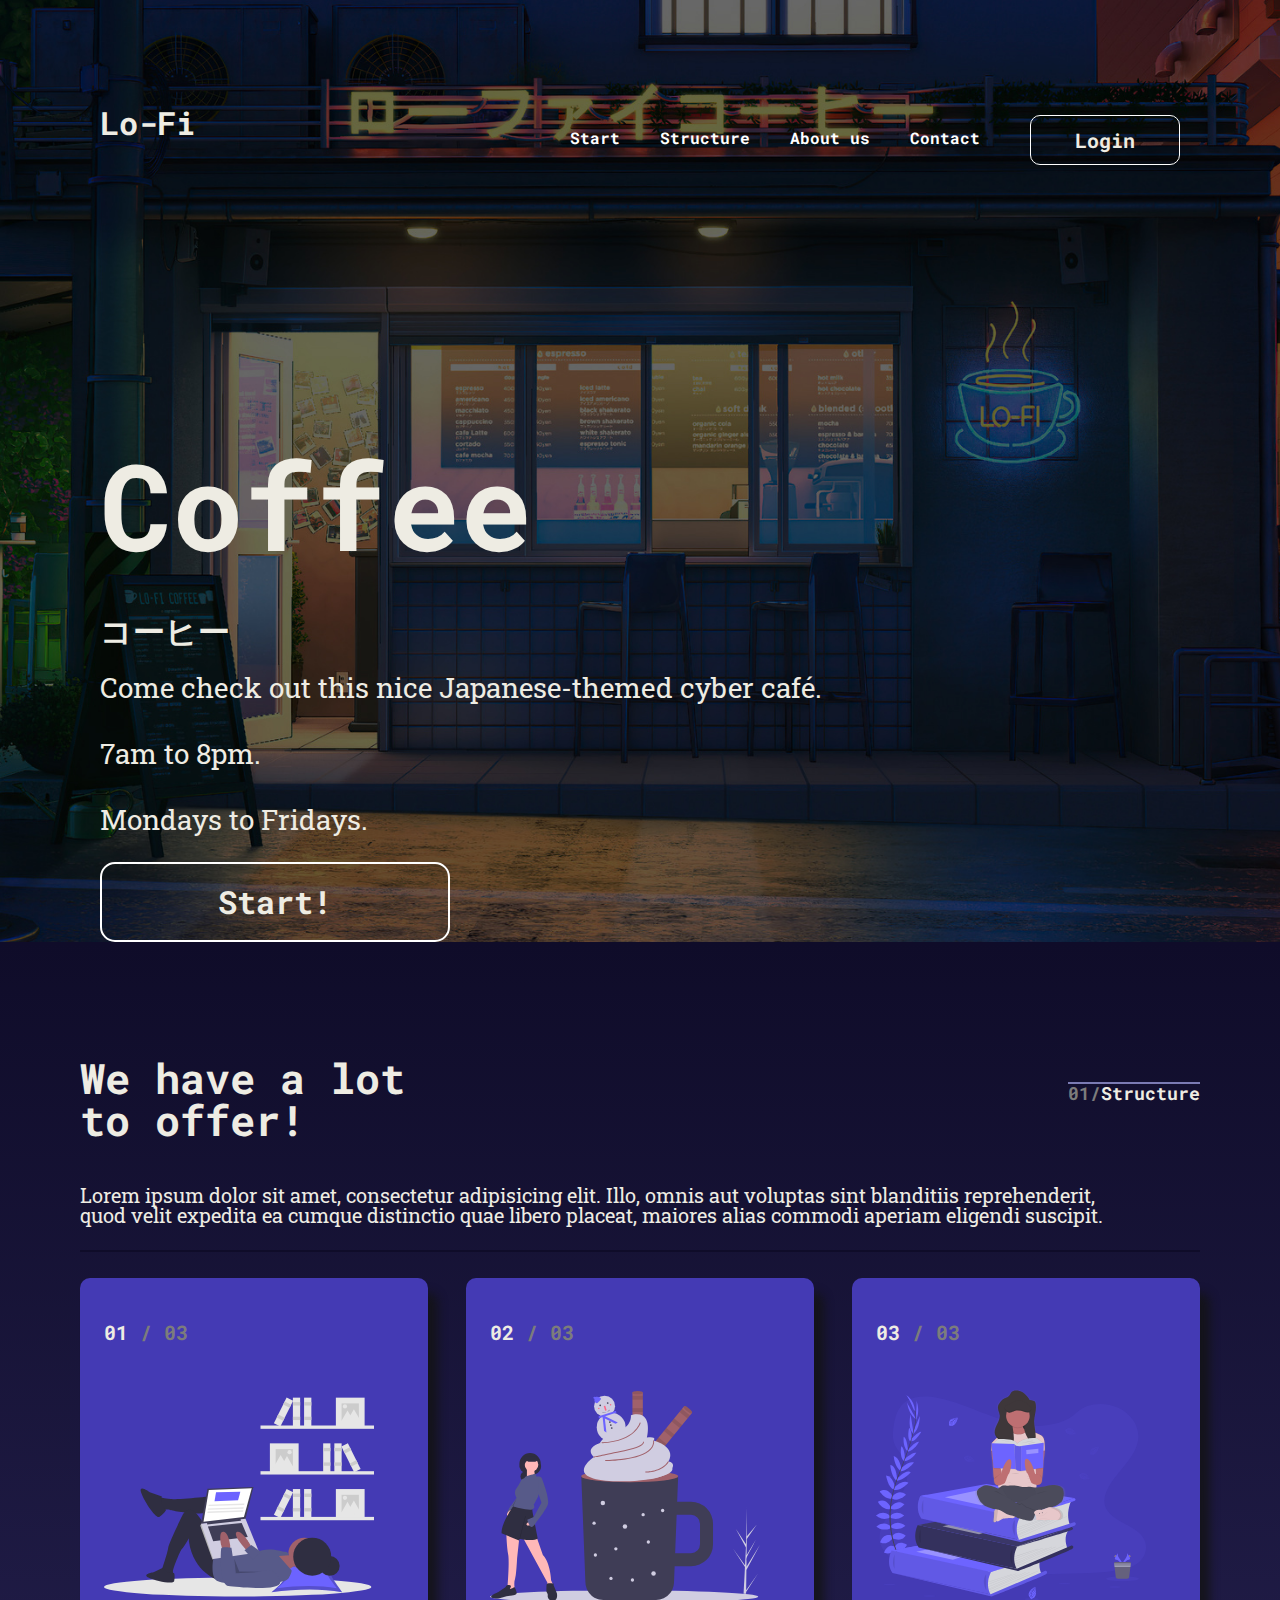
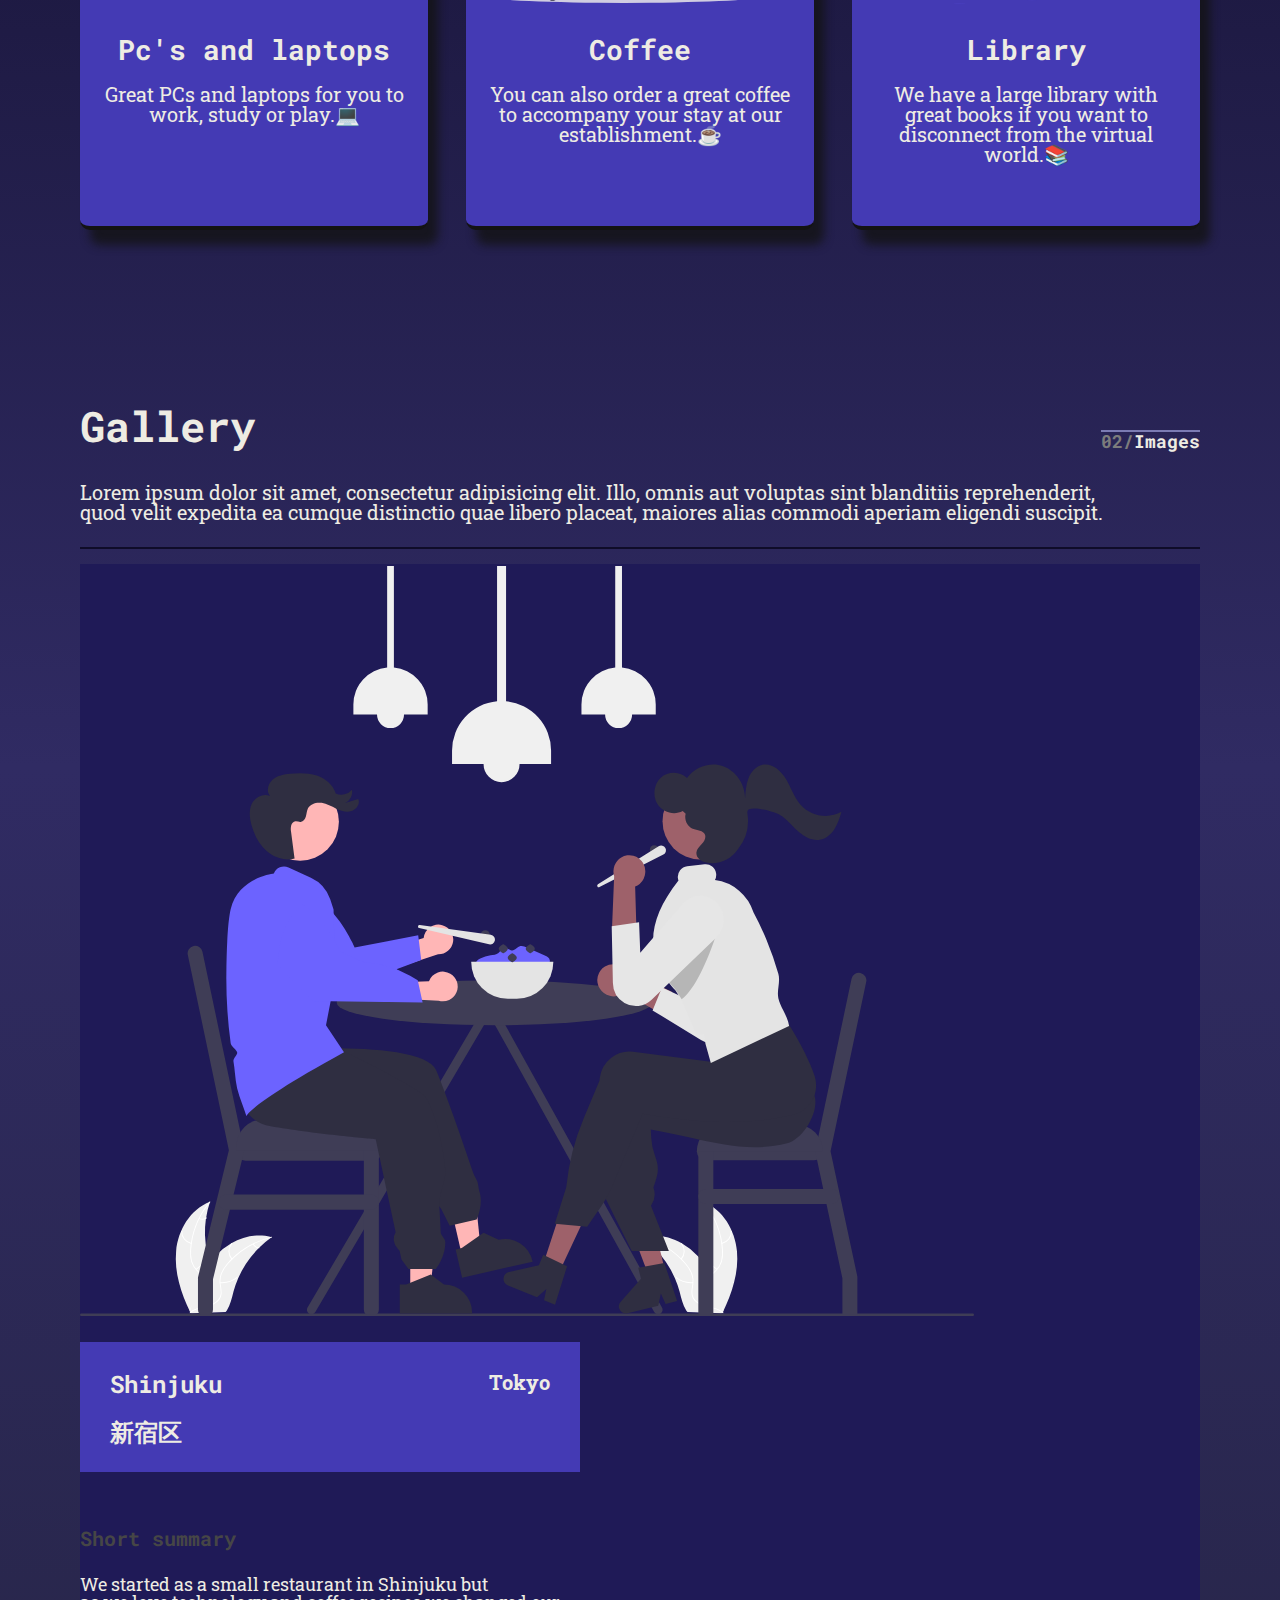
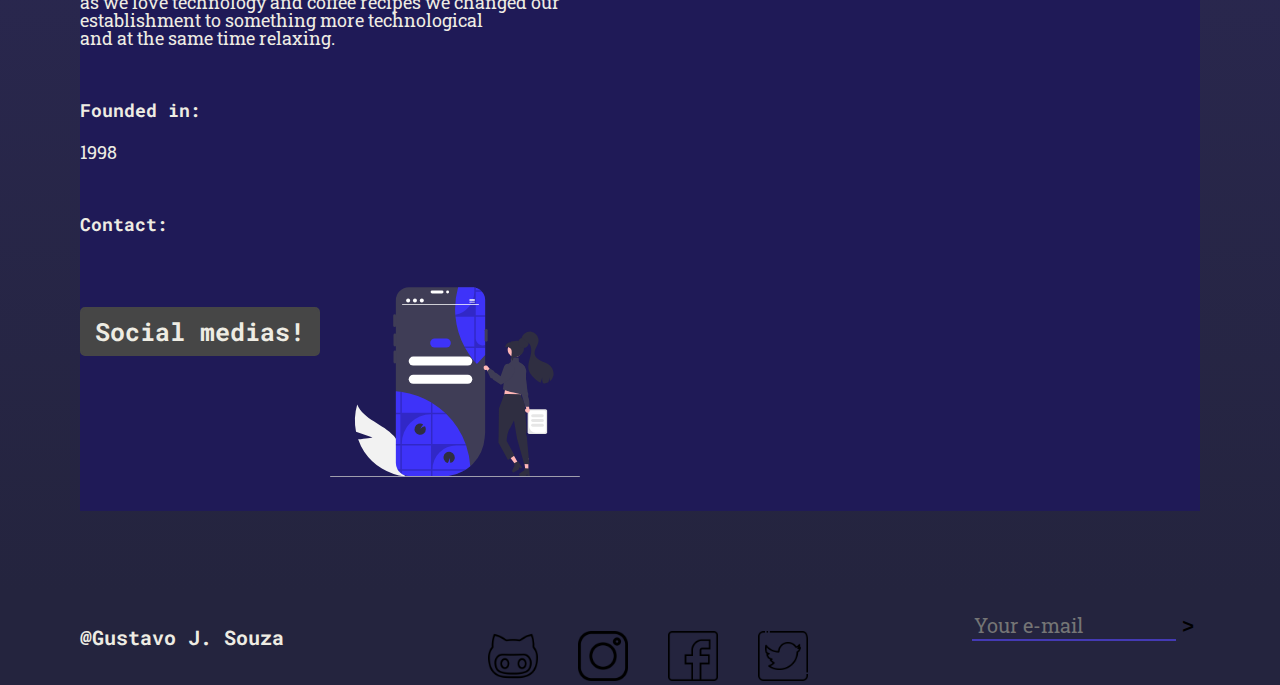
==== coffee.html @ 45ba2af2 "html-update" ====
<!DOCTYPE html>
<html lang="en">

<head>
	<title>Japanese Coffee!</title>
	<meta charset="utf-8">
	<meta name="viewport" content="width=device-width, initial-scale=1, shrink-to-fit=no">
    <link rel="preconnect" href="https://fonts.googleapis.com">
    <link rel="preconnect" href="https://fonts.gstatic.com" crossorigin>
    <link href="https://fonts.googleapis.com/css2?family=Roboto+Mono:wght@500;600&family=Roboto+Slab:wght@300&display=swap" rel="stylesheet">
	<link rel="stylesheet" type="text/css" href="/CSS/cookie.css">
</head>

<!-- HEADER -->
<header class="header-img">
    <section class="container-header">
        <div class="header-nav">
            <h2>Lo-Fi</h2>
            <nav class="header-list">
                <ul>
                    <li><a href="#">Start</a></li>
                    <li><a href="#main">Structure</a></li>
                    <li><a href="#main2">About us</a></li>
                    <li><a href="#footer">Contact</a></li>
                    <a href="#"><input type="button" value="Login"></a>
                </ul>
            </nav>
        </div>

        <div class="img-texts">
            <h1>Coffee<h2>コーヒー</h2></h1>
            <p>Come check out this nice Japanese-themed cyber café.</p><br>
            <p>7am to 8pm.</p><br>
            <p>Mondays to Fridays.</p>
            <a href="#main"><input class="button-h2" type="button" value="Start!"></a>
        </div>
    </section>
</header>


<main class="container-main" id="main">
    <div class="main-flex">

        <div class="main-text">
        <h2>We have a lot<br>to offer!</h2>
        </div>

        <div class="main-info">
        <p><span>01/</span>Structure</p>
        </div>
    </div>

    <div class="main-text2">
        <p>Lorem ipsum dolor sit amet, consectetur adipisicing elit.
            Illo, omnis aut voluptas sint blanditiis reprehenderit,<br>
            quod velit expedita ea cumque distinctio quae libero placeat,
            maiores alias commodi aperiam eligendi suscipit.</p>
    </div>

    <section class="card-list">
        <div class="card pc">
            <h3>01 <span>/ 03</span> </h3>
            <img src="./SVG'S/Relaxingpc.svg" alt="Pc woman" width="270px" height="270px">
            <h1>Pc's and laptops</h1>
            <p>Great PCs and laptops for you to work, study or play.💻</p>
        </div>

        <div class="card coffee">
            <h3>02 <span>/ 03</span></h3>
            <img src="./SVG'S/Nicecoffee.svg" alt="Pc woman" width="270px" height="270px">
            <h1>Coffee</h1>
            <p>You can also order a great coffee to accompany your stay at our establishment.☕</p>
        </div>

        <div class="card library">
            <h3>03 <span>/ 03</span> </h3>
            <img src="./SVG'S/Book.svg" alt="Pc woman" width="270px" height="270px">
            <h1>Library</h1>
            <p>We have a large library with great books if you want to disconnect from the virtual world.📚</p>
        </div>
    </section>





<div class="main-flex2" id="main2">
    <div class="main-title2">
        <h2>Gallery</h2>
    </div>

    <div class="main-info">
        <p><span>02/</span>Images</p>
    </div>
</div>

<div class="main-text3">
    <p>Lorem ipsum dolor sit amet, consectetur adipisicing elit.
        Illo, omnis aut voluptas sint blanditiis reprehenderit,<br>
        quod velit expedita ea cumque distinctio quae libero placeat,
        maiores alias commodi aperiam eligendi suscipit.</p>
</div>

    <div class="container-image">
        <div class="img-c">
            <img class="together" src="./SVG'S/together.svg" alt="Stars">
        </div>

        <div class="img-text">
            <h3>Shinjuku<br><br>新宿区<sup>Tokyo</sup></h3>
            <h4 class="sobre">Short summary</h4>
            <p>We started as a small restaurant in Shinjuku but<br>
                 as we love technology and coffee recipes we changed our<br>
                  establishment to something more technological<br>
                   and at the same time relaxing. </p>
            <h4>Founded in:</h4>
            <p>1998</p>

            
            <h4>Contact:</h4>
            <div class="contact">
            <div><a href="#footer"><input class="button-h2" type="button" value="Social medias!"></div></a>
            <div class="social-media"><img  src="./SVG'S/responsive.svg" alt="Social Medias" width=250px height="250px"></div>
            
            </div>
        </div>
    </div>
</main>

<footer class="container-footer" id="footer">
    <div class="footer-text">
        <h2>@Gustavo J. Souza</h2>
    </div>

    <nav class="footer-nav">
    <ul>
        <li><a href="#"><img src="./SVG'S/reddit.png" alt="Reddit" width="50px" height="50px"></a></li>
        <li><a href="#"><img src="./SVG'S/instagram.png" alt="Instagram" width="50px" height="50px"></a></li>
        <li><a href="#"><img src="./SVG'S/facebook.png" alt="Facebook" width="50px" height="50px"></a></li>
        <li><a href="#"><img src="./SVG'S/twitter.png" alt="Twitter" width="50px" height="50px"></a></li>
    </ul>
    </nav>

    <section class="newsletter">
    <form class="newsletter-form">
        <input type="text" placeholder="Your e-mail"><button type="submit">></button>
    </form>
</section>
</footer>
</html>
---- CSS/cookie.css ----
/* line 3, ../projects/CyberCoffee/SASS/cookie.scss */
body, main, footer, p, h1, ul, li {
  padding: 0px;
  margin: 0px;
}

/* line 7, ../projects/CyberCoffee/SASS/cookie.scss */
ul {
  list-style: none;
}

/* line 11, ../projects/CyberCoffee/SASS/cookie.scss */
a {
  text-decoration: none;
}

/* line 15, ../projects/CyberCoffee/SASS/cookie.scss */
::-webkit-scrollbar {
  display: none;
}

/* line 20, ../projects/CyberCoffee/SASS/cookie.scss */
.header-img {
  background: url("../coffeeshop.jpg");
  background-repeat: no-repeat;
  background-size: cover;
  background-position: top center;
  height: 100vh;
  overflow-x: hidden !important;
  overflow-y: hidden !important;
}

@media screen and (max-width: 1430px) {
  /* line 20, ../projects/CyberCoffee/SASS/cookie.scss */
  .header-img {
    height: auto;
  }
}

/* line 33, ../projects/CyberCoffee/SASS/cookie.scss */
.container-header {
  margin-left: 100px;
}

/* line 35, ../projects/CyberCoffee/SASS/cookie.scss */
.container-header .header-nav {
  margin-top: 80px;
  display: flex;
  justify-content: space-between;
}

/* line 39, ../projects/CyberCoffee/SASS/cookie.scss */
.container-header .header-nav h2 {
  font-size: 32px;
  line-height: 1;
  font-weight: bold;
  font-family: "Roboto Mono", monospace;
  color: #eeece3;
}

/* line 42, ../projects/CyberCoffee/SASS/cookie.scss */
.container-header .header-nav .header-list {
  margin-right: 100px;
}

/* line 44, ../projects/CyberCoffee/SASS/cookie.scss */
.container-header .header-nav .header-list ul {
  display: flex;
  transition: 0.8s;
  font-size: 20px;
  line-height: 1;
  font-weight: bold;
  font-family: "Roboto Mono", monospace;
  color: #eeece3;
}

@media screen and (max-width: 1430px) {
  /* line 44, ../projects/CyberCoffee/SASS/cookie.scss */
  .container-header .header-nav .header-list ul {
    padding-top: 50px;
  }
}

@media screen and (max-width: 636px) {
  /* line 44, ../projects/CyberCoffee/SASS/cookie.scss */
  .container-header .header-nav .header-list ul {
    padding-top: 10px;
    display: block;
  }
}

/* line 56, ../projects/CyberCoffee/SASS/cookie.scss */
.container-header .header-nav .header-list li {
  font-size: 16px;
  padding-left: 40px;
}

@media screen and (max-width: 636px) {
  /* line 56, ../projects/CyberCoffee/SASS/cookie.scss */
  .container-header .header-nav .header-list li {
    padding-left: 5px;
    font-size: 14px;
    line-height: 1;
    font-weight: bold;
    font-family: "Roboto Mono", monospace;
    color: #eeece3;
    transition: 0.8s;
  }
}

/* line 65, ../projects/CyberCoffee/SASS/cookie.scss */
.container-header .header-nav .header-list a {
  color: white;
  transition: 0.8s;
}

/* line 68, ../projects/CyberCoffee/SASS/cookie.scss */
.container-header .header-nav .header-list a:hover {
  color: #5a4cec;
}

/* line 73, ../projects/CyberCoffee/SASS/cookie.scss */
.container-header .header-nav .header-list input {
  font-size: 20px;
  line-height: 1;
  font-weight: bold;
  font-family: "Roboto Mono", monospace;
  color: #eeece3;
  margin-top: -20px;
  margin-left: 50px;
  background: transparent;
  width: 150px;
  height: 50px;
  border: 1px solid white;
  border-radius: 10px;
  font-size: 20px;
  cursor: pointer;
  transition: 0.90s;
}

@media screen and (max-width: 636px) {
  /* line 73, ../projects/CyberCoffee/SASS/cookie.scss */
  .container-header .header-nav .header-list input {
    font-size: 10px;
    line-height: 1;
    font-weight: bold;
    font-family: "Roboto Mono", monospace;
    color: #eeece3;
    width: 100px;
    height: 40px;
  }
}

/* line 90, ../projects/CyberCoffee/SASS/cookie.scss */
.container-header .header-nav .header-list input:hover {
  border: 2px solid #443ab4;
  color: white;
  background: #443ab4;
}

/* line 98, ../projects/CyberCoffee/SASS/cookie.scss */
.container-header .img-texts {
  display: block;
  align-items: flex-start;
  margin-top: 180px;
}

@media screen and (max-width: 1430px) {
  /* line 98, ../projects/CyberCoffee/SASS/cookie.scss */
  .container-header .img-texts {
    padding-top: 100px;
  }
}

@media screen and (max-width: 636px) {
  /* line 98, ../projects/CyberCoffee/SASS/cookie.scss */
  .container-header .img-texts {
    padding-top: 10px;
  }
}

/* line 108, ../projects/CyberCoffee/SASS/cookie.scss */
.container-header .img-texts h1 {
  font-size: 200px;
  line-height: 1;
  font-weight: bold;
  font-family: "Roboto Mono", monospace;
  color: #eeece3;
}

@media screen and (max-width: 1430px) {
  /* line 108, ../projects/CyberCoffee/SASS/cookie.scss */
  .container-header .img-texts h1 {
    font-size: 120px;
    line-height: 1;
    font-weight: bold;
    font-family: "Roboto Mono", monospace;
    color: #eeece3;
  }
}

@media screen and (max-width: 636px) {
  /* line 108, ../projects/CyberCoffee/SASS/cookie.scss */
  .container-header .img-texts h1 {
    font-size: 40px;
    line-height: 1;
    font-weight: bold;
    font-family: "Roboto Mono", monospace;
    color: #eeece3;
  }
}

/* line 117, ../projects/CyberCoffee/SASS/cookie.scss */
.container-header .img-texts h2 {
  margin-top: 50px;
  font-size: 32px;
  line-height: 1;
  font-weight: bold;
  font-family: "Roboto Mono", monospace;
  color: #eeece3;
}

@media screen and (max-width: 636px) {
  /* line 117, ../projects/CyberCoffee/SASS/cookie.scss */
  .container-header .img-texts h2 {
    font-size: 12px;
    line-height: 1;
    font-weight: bold;
    font-family: "Roboto Mono", monospace;
    color: #eeece3;
  }
}

/* line 124, ../projects/CyberCoffee/SASS/cookie.scss */
.container-header .img-texts p {
  margin-top: 20px;
  font-size: 28px;
  line-height: 1;
  font-family: "Roboto Slab", serif;
  color: #eeece3;
}

@media screen and (max-width: 636px) {
  /* line 124, ../projects/CyberCoffee/SASS/cookie.scss */
  .container-header .img-texts p {
    font-size: 14px;
    line-height: 1;
    font-weight: bold;
    font-family: "Roboto Mono", monospace;
    color: #eeece3;
    padding-top: 18px;
  }
}

/* line 134, ../projects/CyberCoffee/SASS/cookie.scss */
.container-header .img-texts input {
  font-size: 32px;
  line-height: 1;
  font-weight: bold;
  font-family: "Roboto Mono", monospace;
  color: #eeece3;
  background: transparent;
  border: 2px solid white;
  margin-top: 28px;
  width: 350px;
  height: 80px;
  border-radius: 15px;
  cursor: pointer;
  transition: 0.90s;
}

@media screen and (max-width: 636px) {
  /* line 134, ../projects/CyberCoffee/SASS/cookie.scss */
  .container-header .img-texts input {
    font-size: 10px;
    line-height: 1;
    font-weight: bold;
    font-family: "Roboto Mono", monospace;
    color: #eeece3;
    width: 100px;
    height: 40px;
  }
}

/* line 149, ../projects/CyberCoffee/SASS/cookie.scss */
.container-header .img-texts input:hover {
  border: 2px solid #443ab4;
  color: white;
  background: #443ab4;
}

/* line 162, ../projects/CyberCoffee/SASS/cookie.scss */
.container-main {
  padding: 80px;
  background-image: linear-gradient(#0f0c29, #302b63, #24243e);
  color: #eeece3;
}

@media screen and (max-width: 636px) {
  /* line 162, ../projects/CyberCoffee/SASS/cookie.scss */
  .container-main {
    padding: 5px;
  }
}

/* line 170, ../projects/CyberCoffee/SASS/cookie.scss */
.main-flex {
  display: flex;
  justify-content: space-between;
}

@media screen and (max-width: 636px) {
  /* line 170, ../projects/CyberCoffee/SASS/cookie.scss */
  .main-flex {
    display: block;
  }
}

/* line 178, ../projects/CyberCoffee/SASS/cookie.scss */
.main-text, .main-title2 {
  font-size: 28px;
  line-height: 1;
  font-weight: bold;
  font-family: "Roboto Mono", monospace;
  color: #eeece3;
}

/* line 182, ../projects/CyberCoffee/SASS/cookie.scss */
.main-info {
  font-size: 18px;
  line-height: 1;
  font-weight: bold;
  font-family: "Roboto Mono", monospace;
  color: #eeece3;
  margin-top: 60px;
  border-top: 2px solid #7b7bb3;
}

/* line 186, ../projects/CyberCoffee/SASS/cookie.scss */
.main-info span {
  color: #7c7c7c;
}

/* line 191, ../projects/CyberCoffee/SASS/cookie.scss */
.main-text2 {
  font-size: 20px;
  line-height: 1;
  font-family: "Roboto Slab", serif;
  color: #eeece3;
  padding: 10px 0px 25px 0px;
  border-bottom: 2px solid #0f0c29;
}

@media screen and (max-width: 636px) {
  /* line 191, ../projects/CyberCoffee/SASS/cookie.scss */
  .main-text2 {
    font-size: 14px;
    line-height: 1;
    font-family: "Roboto Slab", serif;
    color: #eeece3;
    padding-top: 30px;
  }
}

/* line 204, ../projects/CyberCoffee/SASS/cookie.scss */
.card-list {
  display: flex;
  justify-content: space-between;
  flex-wrap: wrap;
}

/* line 210, ../projects/CyberCoffee/SASS/cookie.scss */
.card {
  margin-top: 26px;
  flex-direction: column;
  position: relative;
  height: 500px;
  width: 300px;
  min-width: 250px;
  padding: 1.5rem;
  background: #443ab4;
  box-shadow: 10px 15px 10px 0px rgba(19, 19, 19, 0.788);
  border-radius: 10px;
  transition: 0.2s;
  min-width: 140px;
  border-bottom: 4px solid #131313;
}

@media screen and (max-width: 636px) {
  /* line 210, ../projects/CyberCoffee/SASS/cookie.scss */
  .card {
    height: auto;
    width: 240px;
  }
}

/* line 230, ../projects/CyberCoffee/SASS/cookie.scss */
.card:hover {
  height: 528px;
  transform: translateY(30px);
}

@media screen and (max-width: 636px) {
  /* line 230, ../projects/CyberCoffee/SASS/cookie.scss */
  .card:hover {
    transform: none;
    height: auto;
  }
}

/* line 239, ../projects/CyberCoffee/SASS/cookie.scss */
.card img:hover {
  transition: 0.2s;
  width: 300px;
  height: 300px;
}

@media screen and (max-width: 636px) {
  /* line 239, ../projects/CyberCoffee/SASS/cookie.scss */
  .card img:hover {
    width: 150px;
    height: 150px;
  }
}

@media screen and (max-width: 636px) {
  /* line 248, ../projects/CyberCoffee/SASS/cookie.scss */
  .card img {
    width: 150px;
    height: 150px;
  }
}

/* line 257, ../projects/CyberCoffee/SASS/cookie.scss */
.card h3 {
  font-size: 20px;
  line-height: 1;
  font-weight: bold;
  font-family: "Roboto Mono", monospace;
  color: #eeece3;
}

/* line 261, ../projects/CyberCoffee/SASS/cookie.scss */
.card span {
  color: #7c7c7c;
}

/* line 265, ../projects/CyberCoffee/SASS/cookie.scss */
.card h1 {
  font-size: 28px;
  line-height: 1;
  font-weight: bold;
  font-family: "Roboto Mono", monospace;
  color: #eeece3;
  text-align: center;
}

@media screen and (max-width: 636px) {
  /* line 265, ../projects/CyberCoffee/SASS/cookie.scss */
  .card h1 {
    text-align: left;
  }
}

/* line 272, ../projects/CyberCoffee/SASS/cookie.scss */
.card p {
  font-size: 20px;
  line-height: 1;
  font-family: "Roboto Slab", serif;
  color: #eeece3;
  padding-top: 20px;
  text-align: center;
}

@media screen and (max-width: 636px) {
  /* line 272, ../projects/CyberCoffee/SASS/cookie.scss */
  .card p {
    text-align: left;
  }
}

/* line 285, ../projects/CyberCoffee/SASS/cookie.scss */
.main-flex2 {
  padding-top: 140px;
  display: flex;
  justify-content: space-between;
}

@media screen and (max-width: 636px) {
  /* line 285, ../projects/CyberCoffee/SASS/cookie.scss */
  .main-flex2 {
    display: block;
  }
}

/* line 295, ../projects/CyberCoffee/SASS/cookie.scss */
.main-text3 {
  padding-bottom: 25px;
  font-size: 20px;
  line-height: 1;
  font-family: "Roboto Slab", serif;
  color: #eeece3;
  border-bottom: 2px solid #0f0c29;
}

@media screen and (max-width: 636px) {
  /* line 295, ../projects/CyberCoffee/SASS/cookie.scss */
  .main-text3 {
    font-size: 14px;
    line-height: 1;
    font-family: "Roboto Slab", serif;
    color: #eeece3;
    padding-top: 30px;
  }
}

@media screen and (max-width: 636px) {
  /* line 295, ../projects/CyberCoffee/SASS/cookie.scss */
  .main-text3 {
    padding-top: 18px;
  }
}

/* line 308, ../projects/CyberCoffee/SASS/cookie.scss */
.container-image {
  margin-top: 15px;
  display: flex;
  justify-content: space-between;
  background-color: #1f1a57;
  flex-wrap: nowrap;
  overflow-x: hidden !important;
  overflow-y: hidden !important;
}

@media screen and (max-width: 1430px) {
  /* line 308, ../projects/CyberCoffee/SASS/cookie.scss */
  .container-image {
    flex-wrap: wrap;
  }
}

@media screen and (max-width: 636px) {
  /* line 308, ../projects/CyberCoffee/SASS/cookie.scss */
  .container-image {
    margin-top: 0px;
  }
}

/* line 323, ../projects/CyberCoffee/SASS/cookie.scss */
.together {
  min-width: 300px;
  width: 100%;
  height: 100%;
}

/* line 329, ../projects/CyberCoffee/SASS/cookie.scss */
.img-text {
  min-width: 200px;
}

/* line 331, ../projects/CyberCoffee/SASS/cookie.scss */
.img-text h3 {
  display: flex;
  justify-content: space-between;
  background-color: #443ab4;
  min-width: 100px;
  height: 100px;
  padding: 30px 30px 0 30px;
  font-size: 24px;
  line-height: 1;
  font-weight: bold;
  font-family: "Roboto Mono", monospace;
  color: #eeece3;
}

/* line 340, ../projects/CyberCoffee/SASS/cookie.scss */
.img-text sup {
  font-size: 20px;
  line-height: 1;
  font-family: "Roboto Slab", serif;
  color: #eeece3;
}

/* line 343, ../projects/CyberCoffee/SASS/cookie.scss */
.img-text .sobre {
  font-size: 20px;
  line-height: 1;
  font-weight: bold;
  font-family: "Roboto Mono", monospace;
  color: #eeece3;
  color: #464646;
}

/* line 348, ../projects/CyberCoffee/SASS/cookie.scss */
.img-text h4 {
  font-size: 18px;
  line-height: 1;
  font-weight: bold;
  font-family: "Roboto Mono", monospace;
  color: #eeece3;
  padding-top: 30px;
}

/* line 352, ../projects/CyberCoffee/SASS/cookie.scss */
.img-text p {
  font-size: 18px;
  line-height: 1;
  font-family: "Roboto Slab", serif;
  color: #eeece3;
}

/* line 357, ../projects/CyberCoffee/SASS/cookie.scss */
.contact {
  display: flex;
  justify-content: space-between;
  width: 500px;
}

@media screen and (max-width: 636px) {
  /* line 357, ../projects/CyberCoffee/SASS/cookie.scss */
  .contact {
    display: block;
  }
}

/* line 364, ../projects/CyberCoffee/SASS/cookie.scss */
.contact img {
  align-self: flex-end;
}

/* line 367, ../projects/CyberCoffee/SASS/cookie.scss */
.contact input {
  padding: 10px;
  margin-top: 50px;
  width: 240px;
  font-size: 25px;
  line-height: 1;
  font-weight: bold;
  font-family: "Roboto Mono", monospace;
  color: #eeece3;
  background-color: #464646;
  border: 2px solid #464646;
  border-radius: 5px;
  cursor: pointer;
  transition: 0.80s;
}

/* line 377, ../projects/CyberCoffee/SASS/cookie.scss */
.contact input:hover {
  border: 2px solid #443ab4;
  color: #131313;
  background: #443ab4;
}

/* line 389, ../projects/CyberCoffee/SASS/cookie.scss */
.container-footer {
  background-color: #24243e;
  display: flex;
  flex-wrap: wrap;
  justify-content: space-between;
  padding: 20px 80px 0px 80px;
}

@media screen and (max-width: 636px) {
  /* line 389, ../projects/CyberCoffee/SASS/cookie.scss */
  .container-footer {
    display: block;
    justify-content: flex-start;
  }
}

/* line 400, ../projects/CyberCoffee/SASS/cookie.scss */
.container-footer h2 {
  font-size: 20px;
  line-height: 1;
  font-weight: bold;
  font-family: "Roboto Mono", monospace;
  color: #eeece3;
}

/* line 403, ../projects/CyberCoffee/SASS/cookie.scss */
.container-footer ul {
  display: flex;
}

@media screen and (max-width: 636px) {
  /* line 403, ../projects/CyberCoffee/SASS/cookie.scss */
  .container-footer ul {
    display: block;
  }
}

/* line 409, ../projects/CyberCoffee/SASS/cookie.scss */
.container-footer li {
  padding-top: 20px;
  padding-left: 40px;
}

/* line 412, ../projects/CyberCoffee/SASS/cookie.scss */
.container-footer li img {
  min-width: 10px;
  min-height: 10px;
}

/* line 420, ../projects/CyberCoffee/SASS/cookie.scss */
.newsletter input {
  width: 200px;
  min-width: 100px;
  border: none;
  background: transparent;
  border-bottom: 2px solid #443ab4;
  outline: transparent;
}

@media screen and (max-width: 636px) {
  /* line 420, ../projects/CyberCoffee/SASS/cookie.scss */
  .newsletter input {
    padding-top: 40px;
  }
}

/* line 431, ../projects/CyberCoffee/SASS/cookie.scss */
.newsletter input {
  font-size: 20px;
  line-height: 1;
  font-family: "Roboto Slab", serif;
  color: #eeece3;
}

/* line 434, ../projects/CyberCoffee/SASS/cookie.scss */
.newsletter button {
  cursor: pointer;
  border: none;
  background: transparent;
  outline: transparent;
  font-size: 20px;
  font-weight: bold;
  transition: 0.80s;
}

/*# sourceMappingURL=cookie.css.map */
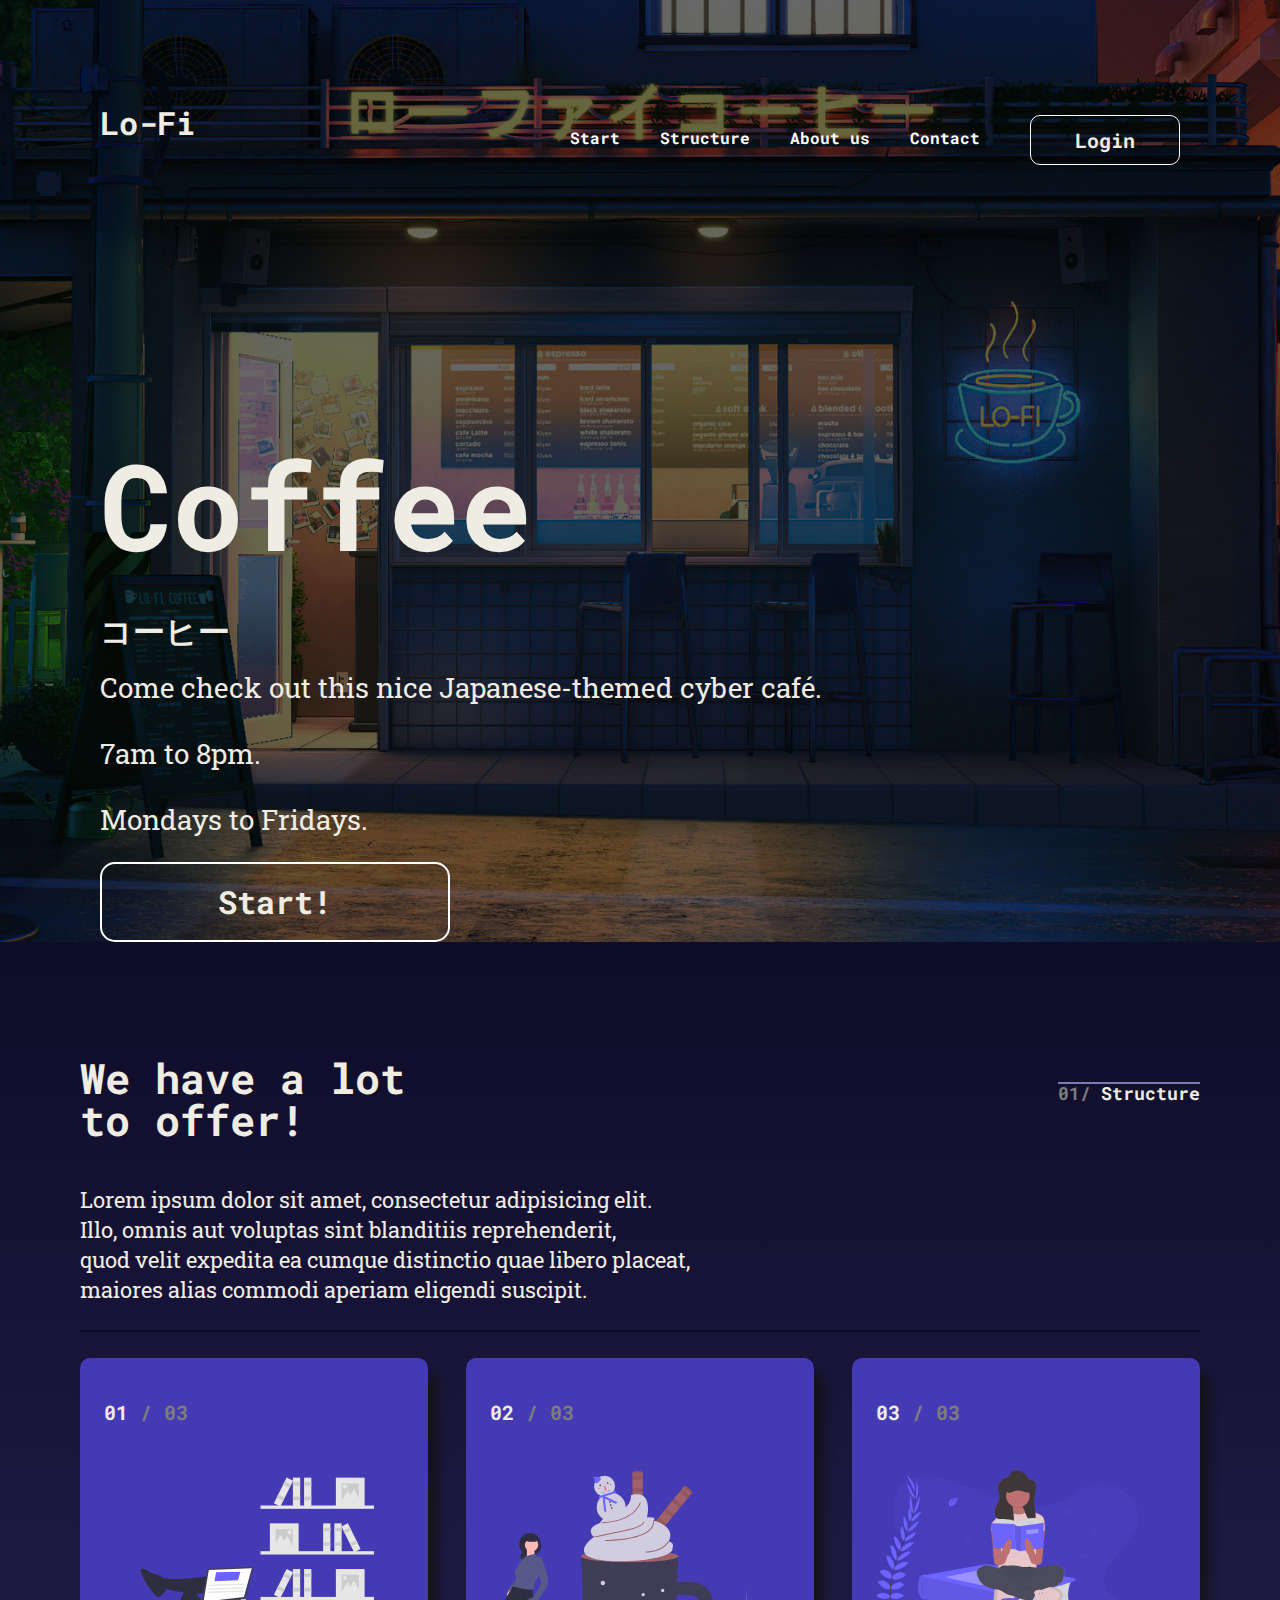
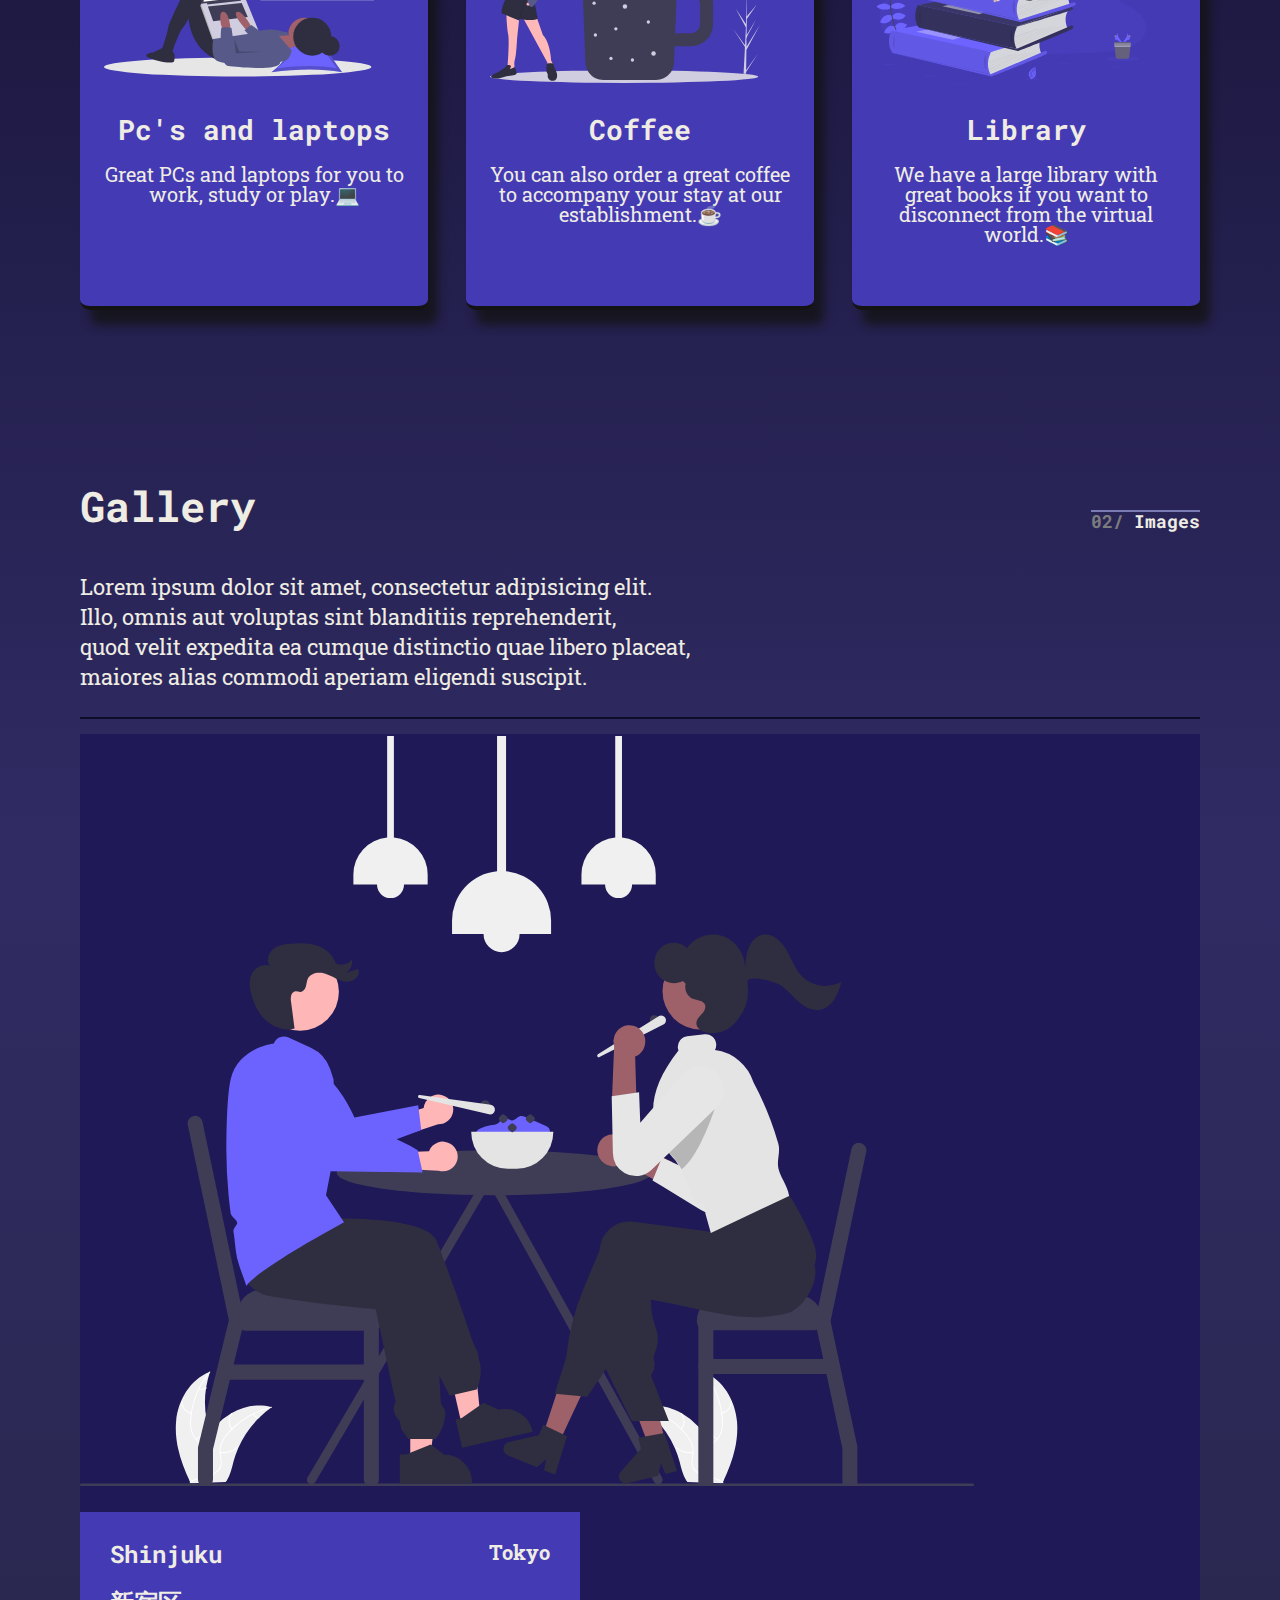
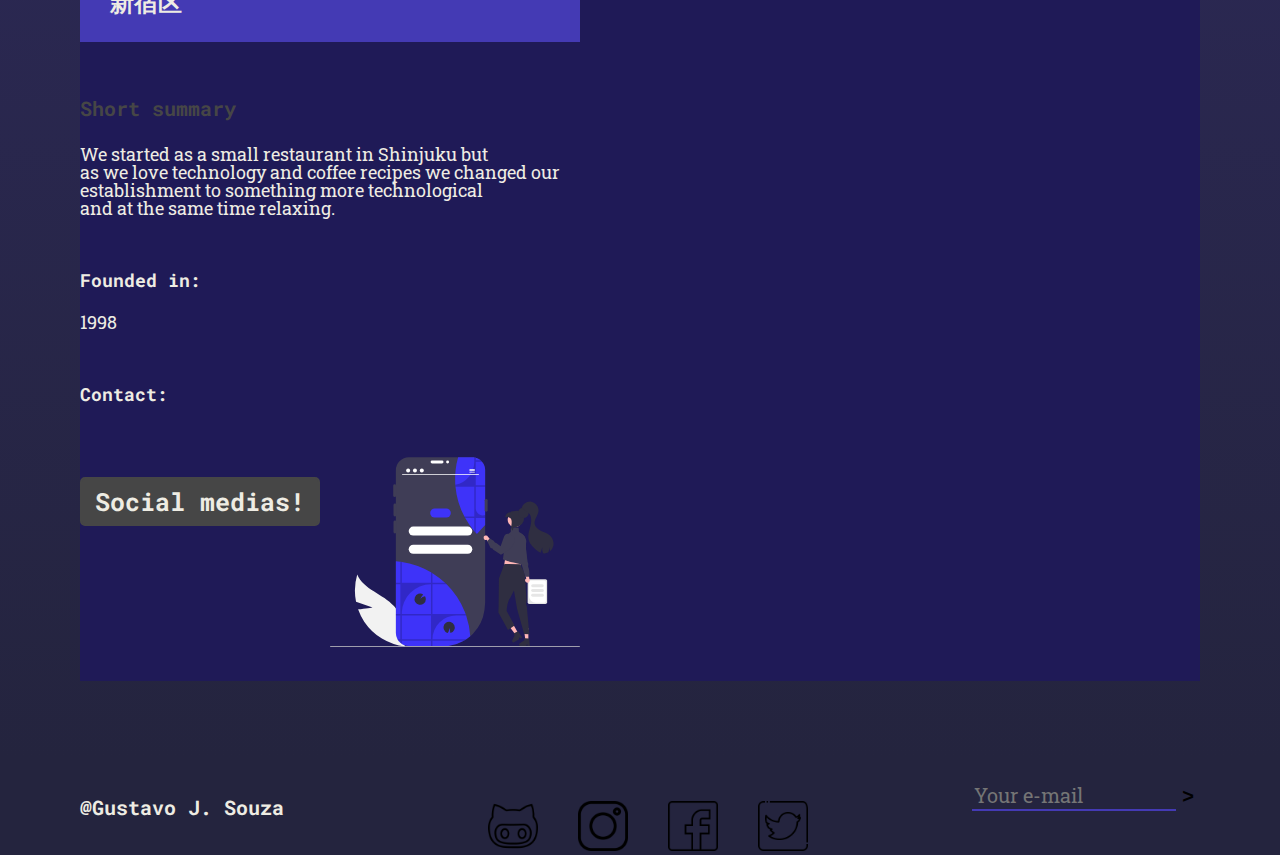
==== commit 2411b459: "HTML/SCSS Update" ====
--- a/coffee.html
+++ b/coffee.html
@@ -37,26 +37,22 @@
     </section>
 </header>
 
-
-<main class="container-main" id="main">
+<!-- MAIN -->
+<main class="container-main">
     <div class="main-flex">
-
-        <div class="main-text">
+        <div class="main-title">
         <h2>We have a lot<br>to offer!</h2>
         </div>
-
         <div class="main-info">
         <p><span>01/</span>Structure</p>
         </div>
     </div>
+    <p class="main-text">Lorem ipsum dolor sit amet, consectetur adipisicing elit.<br>
+        Illo, omnis aut voluptas sint blanditiis reprehenderit,<br>
+        quod velit expedita ea cumque distinctio quae libero placeat,<br>
+        maiores alias commodi aperiam eligendi suscipit.</p>
 
-    <div class="main-text2">
-        <p>Lorem ipsum dolor sit amet, consectetur adipisicing elit.
-            Illo, omnis aut voluptas sint blanditiis reprehenderit,<br>
-            quod velit expedita ea cumque distinctio quae libero placeat,
-            maiores alias commodi aperiam eligendi suscipit.</p>
-    </div>
-
+    <!-- CARDS -->
     <section class="card-list">
         <div class="card pc">
             <h3>01 <span>/ 03</span> </h3>
@@ -81,25 +77,19 @@
     </section>
 
 
-
-
-
+<!-- MAIN 2 -->
 <div class="main-flex2" id="main2">
     <div class="main-title2">
         <h2>Gallery</h2>
     </div>
-
     <div class="main-info">
         <p><span>02/</span>Images</p>
     </div>
 </div>
-
-<div class="main-text3">
-    <p>Lorem ipsum dolor sit amet, consectetur adipisicing elit.
+    <p class="main-text">Lorem ipsum dolor sit amet, consectetur adipisicing elit.<br>
         Illo, omnis aut voluptas sint blanditiis reprehenderit,<br>
-        quod velit expedita ea cumque distinctio quae libero placeat,
+        quod velit expedita ea cumque distinctio quae libero placeat,<br>
         maiores alias commodi aperiam eligendi suscipit.</p>
-</div>
 
     <div class="container-image">
         <div class="img-c">
--- a/CSS/cookie.css
+++ b/CSS/cookie.css
@@ -303,21 +303,21 @@
   }
 }
 
-/* line 170, ../projects/CyberCoffee/SASS/cookie.scss */
-.main-flex {
+/* line 169, ../projects/CyberCoffee/SASS/cookie.scss */
+.container-main .main-flex {
   display: flex;
   justify-content: space-between;
 }
 
 @media screen and (max-width: 636px) {
-  /* line 170, ../projects/CyberCoffee/SASS/cookie.scss */
-  .main-flex {
+  /* line 169, ../projects/CyberCoffee/SASS/cookie.scss */
+  .container-main .main-flex {
     display: block;
   }
 }
 
-/* line 178, ../projects/CyberCoffee/SASS/cookie.scss */
-.main-text, .main-title2 {
+/* line 176, ../projects/CyberCoffee/SASS/cookie.scss */
+.container-main .main-title, .container-main .main-title2 {
   font-size: 28px;
   line-height: 1;
   font-weight: bold;
@@ -325,8 +325,8 @@
   color: #eeece3;
 }
 
-/* line 182, ../projects/CyberCoffee/SASS/cookie.scss */
-.main-info {
+/* line 179, ../projects/CyberCoffee/SASS/cookie.scss */
+.container-main .main-info {
   font-size: 18px;
   line-height: 1;
   font-weight: bold;
@@ -336,24 +336,26 @@
   border-top: 2px solid #7b7bb3;
 }
 
-/* line 186, ../projects/CyberCoffee/SASS/cookie.scss */
-.main-info span {
+/* line 183, ../projects/CyberCoffee/SASS/cookie.scss */
+.container-main .main-info span {
   color: #7c7c7c;
-}
-
-/* line 191, ../projects/CyberCoffee/SASS/cookie.scss */
-.main-text2 {
-  font-size: 20px;
+  margin-right: 10px;
+}
+
+/* line 188, ../projects/CyberCoffee/SASS/cookie.scss */
+.container-main .main-text {
+  font-size: 22px;
   line-height: 1;
   font-family: "Roboto Slab", serif;
   color: #eeece3;
+  line-height: 30px;
   padding: 10px 0px 25px 0px;
   border-bottom: 2px solid #0f0c29;
 }
 
 @media screen and (max-width: 636px) {
-  /* line 191, ../projects/CyberCoffee/SASS/cookie.scss */
-  .main-text2 {
+  /* line 188, ../projects/CyberCoffee/SASS/cookie.scss */
+  .container-main .main-text {
     font-size: 14px;
     line-height: 1;
     font-family: "Roboto Slab", serif;
@@ -362,15 +364,15 @@
   }
 }
 
-/* line 204, ../projects/CyberCoffee/SASS/cookie.scss */
+/* line 201, ../projects/CyberCoffee/SASS/cookie.scss */
 .card-list {
   display: flex;
   justify-content: space-between;
   flex-wrap: wrap;
 }
 
-/* line 210, ../projects/CyberCoffee/SASS/cookie.scss */
-.card {
+/* line 205, ../projects/CyberCoffee/SASS/cookie.scss */
+.card-list .card {
   margin-top: 26px;
   flex-direction: column;
   position: relative;
@@ -387,99 +389,99 @@
 }
 
 @media screen and (max-width: 636px) {
-  /* line 210, ../projects/CyberCoffee/SASS/cookie.scss */
-  .card {
+  /* line 205, ../projects/CyberCoffee/SASS/cookie.scss */
+  .card-list .card {
     height: auto;
     width: 240px;
   }
 }
 
-/* line 230, ../projects/CyberCoffee/SASS/cookie.scss */
-.card:hover {
+/* line 223, ../projects/CyberCoffee/SASS/cookie.scss */
+.card-list .card h3 {
+  font-size: 20px;
+  line-height: 1;
+  font-weight: bold;
+  font-family: "Roboto Mono", monospace;
+  color: #eeece3;
+}
+
+/* line 226, ../projects/CyberCoffee/SASS/cookie.scss */
+.card-list .card span {
+  color: #7c7c7c;
+}
+
+/* line 229, ../projects/CyberCoffee/SASS/cookie.scss */
+.card-list .card h1 {
+  font-size: 28px;
+  line-height: 1;
+  font-weight: bold;
+  font-family: "Roboto Mono", monospace;
+  color: #eeece3;
+  text-align: center;
+}
+
+@media screen and (max-width: 636px) {
+  /* line 229, ../projects/CyberCoffee/SASS/cookie.scss */
+  .card-list .card h1 {
+    text-align: left;
+  }
+}
+
+/* line 236, ../projects/CyberCoffee/SASS/cookie.scss */
+.card-list .card p {
+  font-size: 20px;
+  line-height: 1;
+  font-family: "Roboto Slab", serif;
+  color: #eeece3;
+  padding-top: 20px;
+  text-align: center;
+}
+
+@media screen and (max-width: 636px) {
+  /* line 236, ../projects/CyberCoffee/SASS/cookie.scss */
+  .card-list .card p {
+    text-align: left;
+  }
+}
+
+/* line 246, ../projects/CyberCoffee/SASS/cookie.scss */
+.card-list .card:hover {
   height: 528px;
   transform: translateY(30px);
 }
 
 @media screen and (max-width: 636px) {
-  /* line 230, ../projects/CyberCoffee/SASS/cookie.scss */
-  .card:hover {
+  /* line 246, ../projects/CyberCoffee/SASS/cookie.scss */
+  .card-list .card:hover {
     transform: none;
     height: auto;
   }
 }
 
-/* line 239, ../projects/CyberCoffee/SASS/cookie.scss */
-.card img:hover {
+/* line 255, ../projects/CyberCoffee/SASS/cookie.scss */
+.card-list .card img:hover {
   transition: 0.2s;
   width: 300px;
   height: 300px;
 }
 
 @media screen and (max-width: 636px) {
-  /* line 239, ../projects/CyberCoffee/SASS/cookie.scss */
-  .card img:hover {
+  /* line 255, ../projects/CyberCoffee/SASS/cookie.scss */
+  .card-list .card img:hover {
     width: 150px;
     height: 150px;
   }
 }
 
 @media screen and (max-width: 636px) {
-  /* line 248, ../projects/CyberCoffee/SASS/cookie.scss */
-  .card img {
+  /* line 264, ../projects/CyberCoffee/SASS/cookie.scss */
+  .card-list .card img {
     width: 150px;
     height: 150px;
   }
 }
 
-/* line 257, ../projects/CyberCoffee/SASS/cookie.scss */
-.card h3 {
-  font-size: 20px;
-  line-height: 1;
-  font-weight: bold;
-  font-family: "Roboto Mono", monospace;
-  color: #eeece3;
-}
-
-/* line 261, ../projects/CyberCoffee/SASS/cookie.scss */
-.card span {
-  color: #7c7c7c;
-}
-
-/* line 265, ../projects/CyberCoffee/SASS/cookie.scss */
-.card h1 {
-  font-size: 28px;
-  line-height: 1;
-  font-weight: bold;
-  font-family: "Roboto Mono", monospace;
-  color: #eeece3;
-  text-align: center;
-}
-
-@media screen and (max-width: 636px) {
-  /* line 265, ../projects/CyberCoffee/SASS/cookie.scss */
-  .card h1 {
-    text-align: left;
-  }
-}
-
-/* line 272, ../projects/CyberCoffee/SASS/cookie.scss */
-.card p {
-  font-size: 20px;
-  line-height: 1;
-  font-family: "Roboto Slab", serif;
-  color: #eeece3;
-  padding-top: 20px;
-  text-align: center;
-}
-
-@media screen and (max-width: 636px) {
-  /* line 272, ../projects/CyberCoffee/SASS/cookie.scss */
-  .card p {
-    text-align: left;
-  }
-}
-
-/* line 285, ../projects/CyberCoffee/SASS/cookie.scss */
+/* line 275, ../projects/CyberCoffee/SASS/cookie.scss */
 .main-flex2 {
   padding-top: 140px;
   display: flex;
@@ -487,13 +489,13 @@
 }
 
 @media screen and (max-width: 636px) {
-  /* line 285, ../projects/CyberCoffee/SASS/cookie.scss */
+  /* line 275, ../projects/CyberCoffee/SASS/cookie.scss */
   .main-flex2 {
     display: block;
   }
 }
 
-/* line 295, ../projects/CyberCoffee/SASS/cookie.scss */
+/* line 285, ../projects/CyberCoffee/SASS/cookie.scss */
 .main-text3 {
   padding-bottom: 25px;
   font-size: 20px;
@@ -504,7 +506,7 @@
 }
 
 @media screen and (max-width: 636px) {
-  /* line 295, ../projects/CyberCoffee/SASS/cookie.scss */
+  /* line 285, ../projects/CyberCoffee/SASS/cookie.scss */
   .main-text3 {
     font-size: 14px;
     line-height: 1;
@@ -515,13 +517,13 @@
 }
 
 @media screen and (max-width: 636px) {
-  /* line 295, ../projects/CyberCoffee/SASS/cookie.scss */
+  /* line 285, ../projects/CyberCoffee/SASS/cookie.scss */
   .main-text3 {
     padding-top: 18px;
   }
 }
 
-/* line 308, ../projects/CyberCoffee/SASS/cookie.scss */
+/* line 298, ../projects/CyberCoffee/SASS/cookie.scss */
 .container-image {
   margin-top: 15px;
   display: flex;
@@ -533,32 +535,32 @@
 }
 
 @media screen and (max-width: 1430px) {
-  /* line 308, ../projects/CyberCoffee/SASS/cookie.scss */
+  /* line 298, ../projects/CyberCoffee/SASS/cookie.scss */
   .container-image {
     flex-wrap: wrap;
   }
 }
 
 @media screen and (max-width: 636px) {
-  /* line 308, ../projects/CyberCoffee/SASS/cookie.scss */
+  /* line 298, ../projects/CyberCoffee/SASS/cookie.scss */
   .container-image {
     margin-top: 0px;
   }
 }
 
-/* line 323, ../projects/CyberCoffee/SASS/cookie.scss */
+/* line 313, ../projects/CyberCoffee/SASS/cookie.scss */
 .together {
   min-width: 300px;
   width: 100%;
   height: 100%;
 }
 
-/* line 329, ../projects/CyberCoffee/SASS/cookie.scss */
+/* line 319, ../projects/CyberCoffee/SASS/cookie.scss */
 .img-text {
   min-width: 200px;
 }
 
-/* line 331, ../projects/CyberCoffee/SASS/cookie.scss */
+/* line 321, ../projects/CyberCoffee/SASS/cookie.scss */
 .img-text h3 {
   display: flex;
   justify-content: space-between;
@@ -573,7 +575,7 @@
   color: #eeece3;
 }
 
-/* line 340, ../projects/CyberCoffee/SASS/cookie.scss */
+/* line 330, ../projects/CyberCoffee/SASS/cookie.scss */
 .img-text sup {
   font-size: 20px;
   line-height: 1;
@@ -581,7 +583,7 @@
   color: #eeece3;
 }
 
-/* line 343, ../projects/CyberCoffee/SASS/cookie.scss */
+/* line 333, ../projects/CyberCoffee/SASS/cookie.scss */
 .img-text .sobre {
   font-size: 20px;
   line-height: 1;
@@ -591,7 +593,7 @@
   color: #464646;
 }
 
-/* line 348, ../projects/CyberCoffee/SASS/cookie.scss */
+/* line 338, ../projects/CyberCoffee/SASS/cookie.scss */
 .img-text h4 {
   font-size: 18px;
   line-height: 1;
@@ -601,7 +603,7 @@
   padding-top: 30px;
 }
 
-/* line 352, ../projects/CyberCoffee/SASS/cookie.scss */
+/* line 342, ../projects/CyberCoffee/SASS/cookie.scss */
 .img-text p {
   font-size: 18px;
   line-height: 1;
@@ -609,7 +611,7 @@
   color: #eeece3;
 }
 
-/* line 357, ../projects/CyberCoffee/SASS/cookie.scss */
+/* line 347, ../projects/CyberCoffee/SASS/cookie.scss */
 .contact {
   display: flex;
   justify-content: space-between;
@@ -617,18 +619,18 @@
 }
 
 @media screen and (max-width: 636px) {
-  /* line 357, ../projects/CyberCoffee/SASS/cookie.scss */
+  /* line 347, ../projects/CyberCoffee/SASS/cookie.scss */
   .contact {
     display: block;
   }
 }
 
-/* line 364, ../projects/CyberCoffee/SASS/cookie.scss */
+/* line 354, ../projects/CyberCoffee/SASS/cookie.scss */
 .contact img {
   align-self: flex-end;
 }
 
-/* line 367, ../projects/CyberCoffee/SASS/cookie.scss */
+/* line 357, ../projects/CyberCoffee/SASS/cookie.scss */
 .contact input {
   padding: 10px;
   margin-top: 50px;
@@ -645,14 +647,14 @@
   transition: 0.80s;
 }
 
-/* line 377, ../projects/CyberCoffee/SASS/cookie.scss */
+/* line 367, ../projects/CyberCoffee/SASS/cookie.scss */
 .contact input:hover {
   border: 2px solid #443ab4;
   color: #131313;
   background: #443ab4;
 }
 
-/* line 389, ../projects/CyberCoffee/SASS/cookie.scss */
+/* line 379, ../projects/CyberCoffee/SASS/cookie.scss */
 .container-footer {
   background-color: #24243e;
   display: flex;
@@ -662,14 +664,14 @@
 }
 
 @media screen and (max-width: 636px) {
-  /* line 389, ../projects/CyberCoffee/SASS/cookie.scss */
+  /* line 379, ../projects/CyberCoffee/SASS/cookie.scss */
   .container-footer {
     display: block;
     justify-content: flex-start;
   }
 }
 
-/* line 400, ../projects/CyberCoffee/SASS/cookie.scss */
+/* line 390, ../projects/CyberCoffee/SASS/cookie.scss */
 .container-footer h2 {
   font-size: 20px;
   line-height: 1;
@@ -678,31 +680,31 @@
   color: #eeece3;
 }
 
-/* line 403, ../projects/CyberCoffee/SASS/cookie.scss */
+/* line 393, ../projects/CyberCoffee/SASS/cookie.scss */
 .container-footer ul {
   display: flex;
 }
 
 @media screen and (max-width: 636px) {
-  /* line 403, ../projects/CyberCoffee/SASS/cookie.scss */
+  /* line 393, ../projects/CyberCoffee/SASS/cookie.scss */
   .container-footer ul {
     display: block;
   }
 }
 
-/* line 409, ../projects/CyberCoffee/SASS/cookie.scss */
+/* line 399, ../projects/CyberCoffee/SASS/cookie.scss */
 .container-footer li {
   padding-top: 20px;
   padding-left: 40px;
 }
 
-/* line 412, ../projects/CyberCoffee/SASS/cookie.scss */
+/* line 402, ../projects/CyberCoffee/SASS/cookie.scss */
 .container-footer li img {
   min-width: 10px;
   min-height: 10px;
 }
 
-/* line 420, ../projects/CyberCoffee/SASS/cookie.scss */
+/* line 410, ../projects/CyberCoffee/SASS/cookie.scss */
 .newsletter input {
   width: 200px;
   min-width: 100px;
@@ -713,13 +715,13 @@
 }
 
 @media screen and (max-width: 636px) {
-  /* line 420, ../projects/CyberCoffee/SASS/cookie.scss */
+  /* line 410, ../projects/CyberCoffee/SASS/cookie.scss */
   .newsletter input {
     padding-top: 40px;
   }
 }
 
-/* line 431, ../projects/CyberCoffee/SASS/cookie.scss */
+/* line 421, ../projects/CyberCoffee/SASS/cookie.scss */
 .newsletter input {
   font-size: 20px;
   line-height: 1;
@@ -727,7 +729,7 @@
   color: #eeece3;
 }
 
-/* line 434, ../projects/CyberCoffee/SASS/cookie.scss */
+/* line 424, ../projects/CyberCoffee/SASS/cookie.scss */
 .newsletter button {
   cursor: pointer;
   border: none;
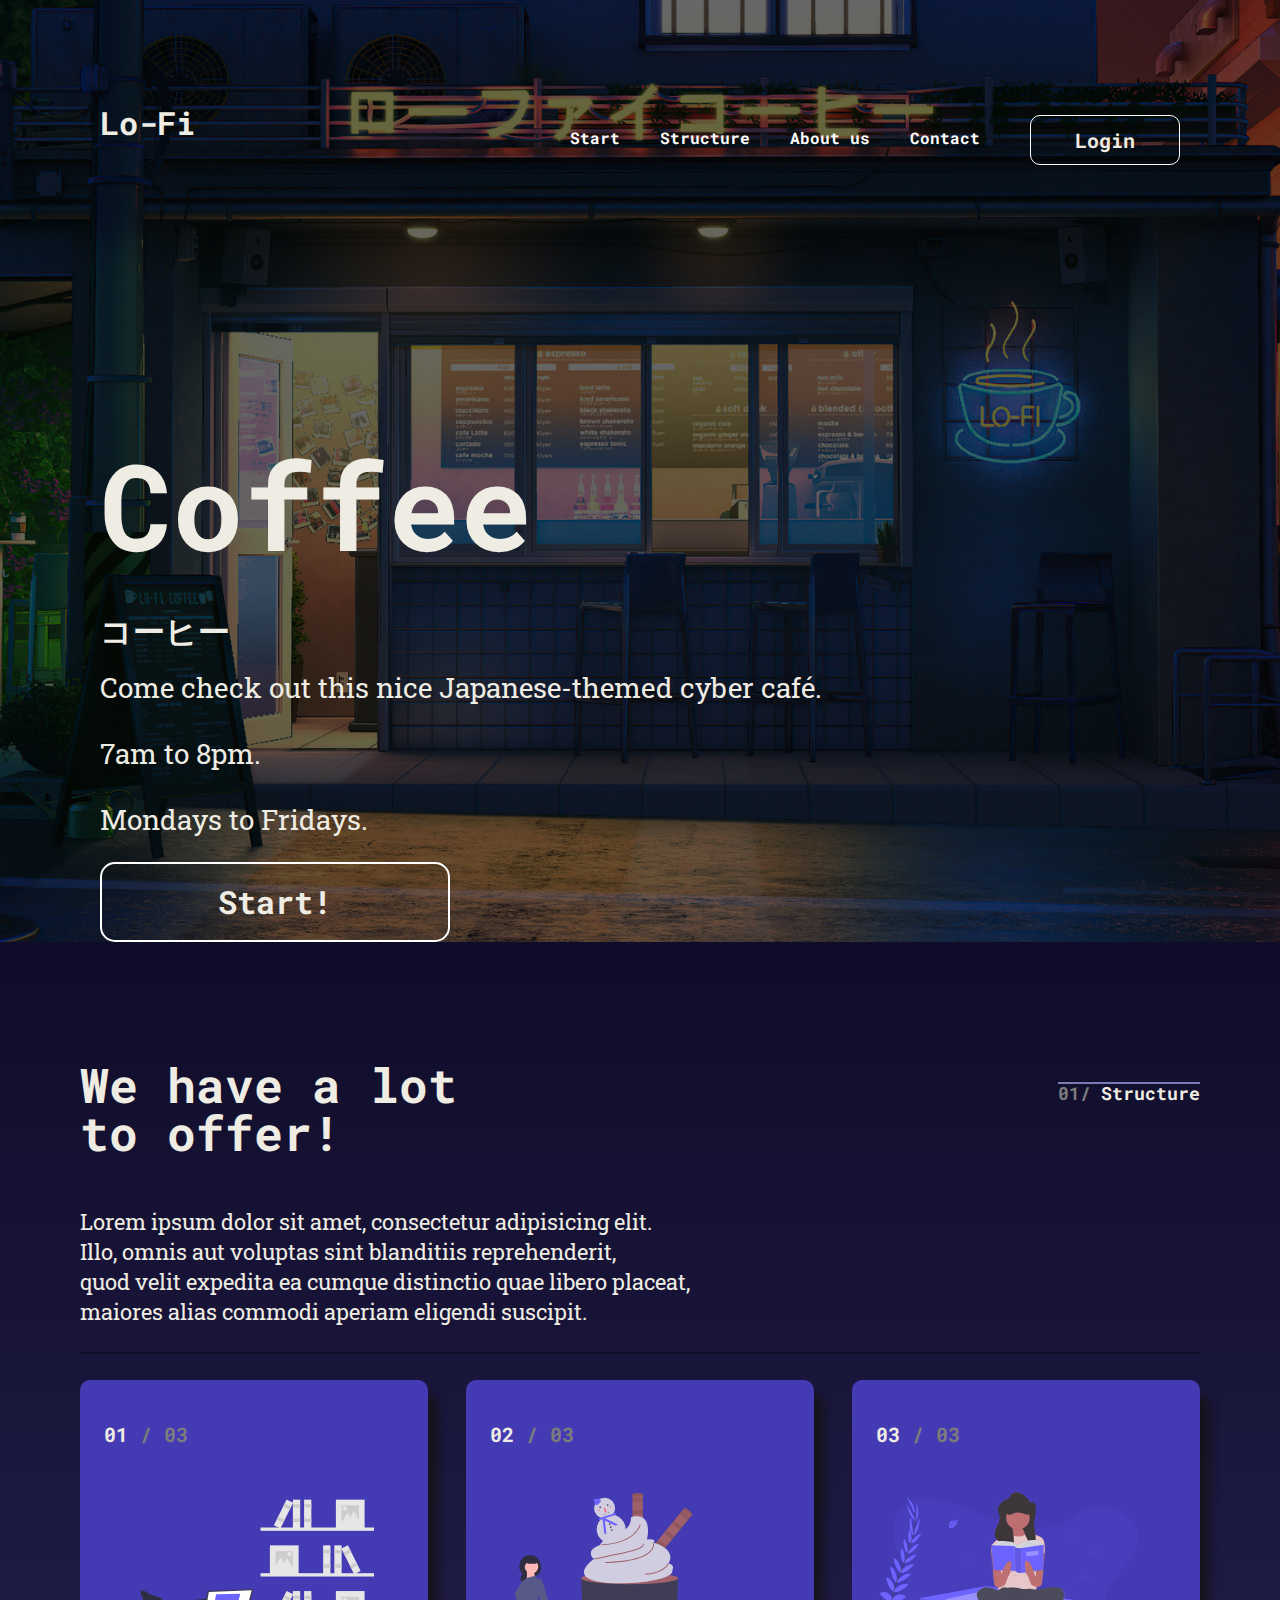
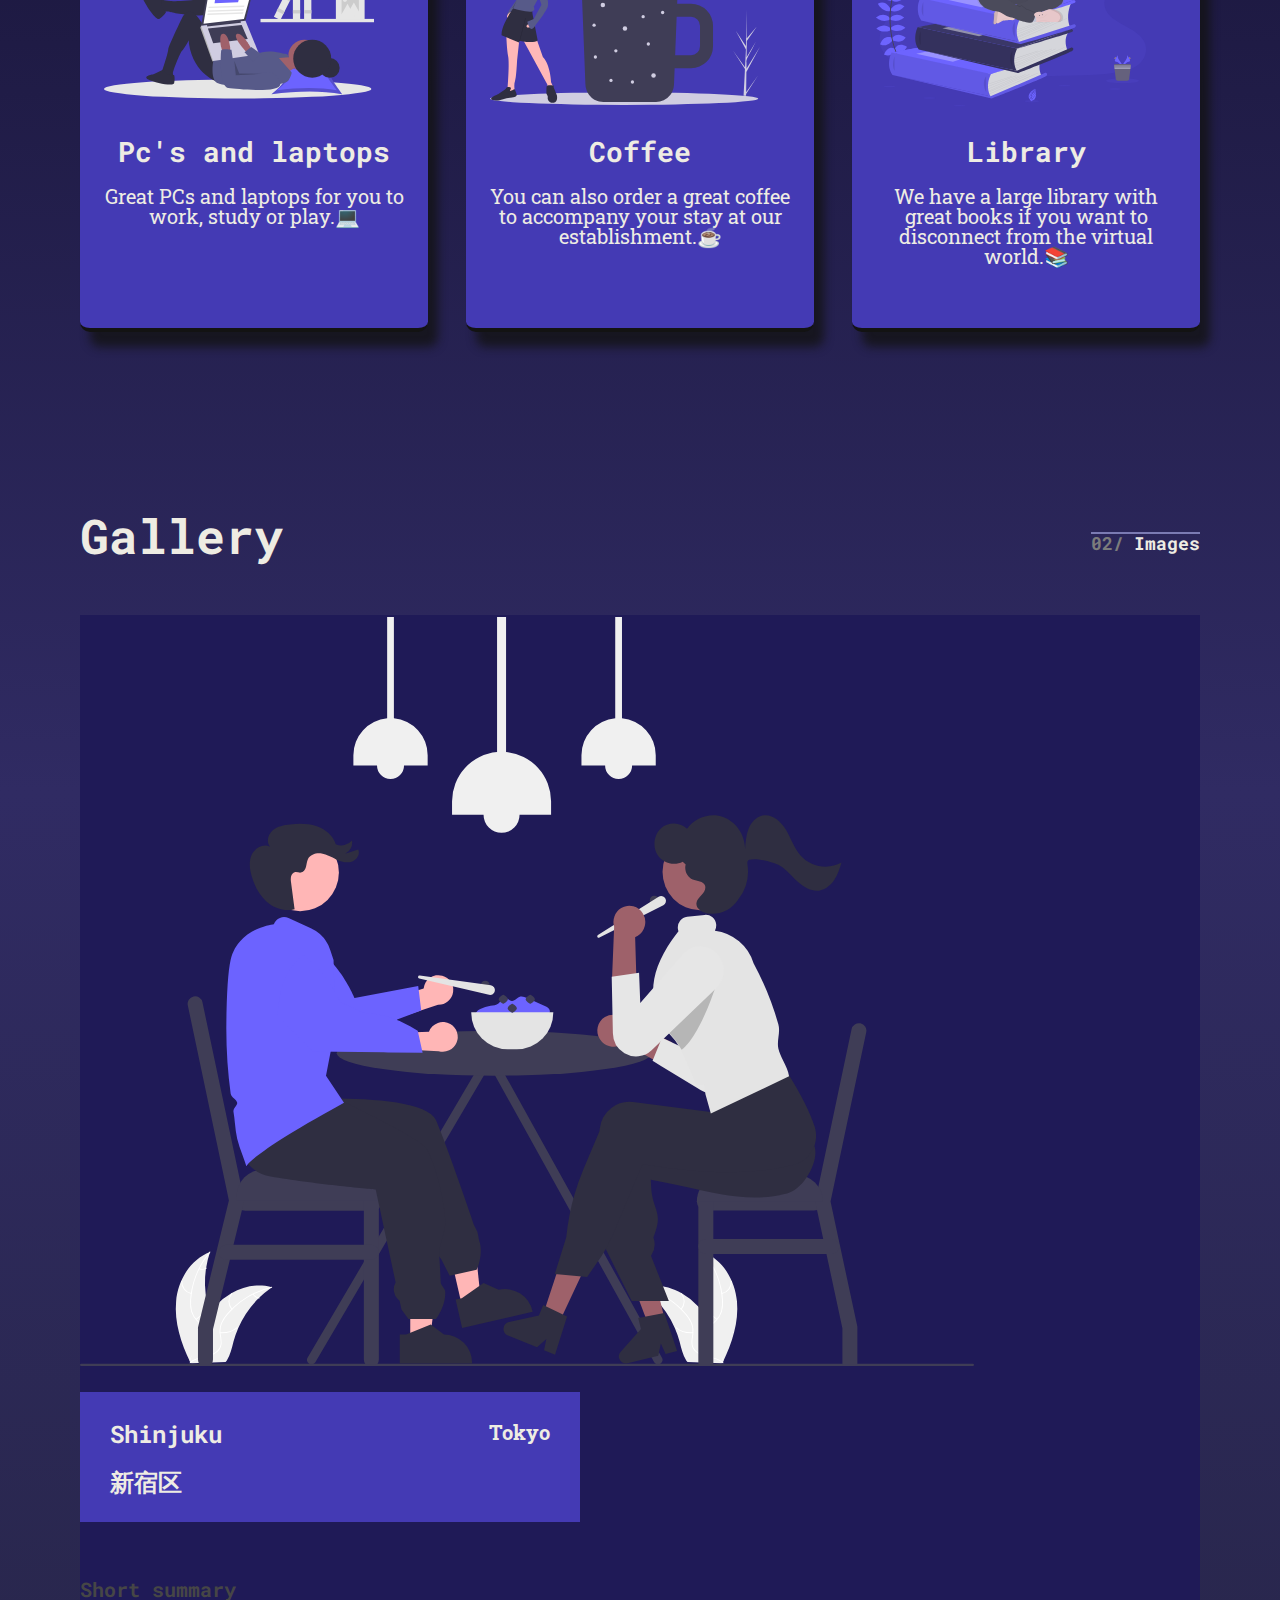
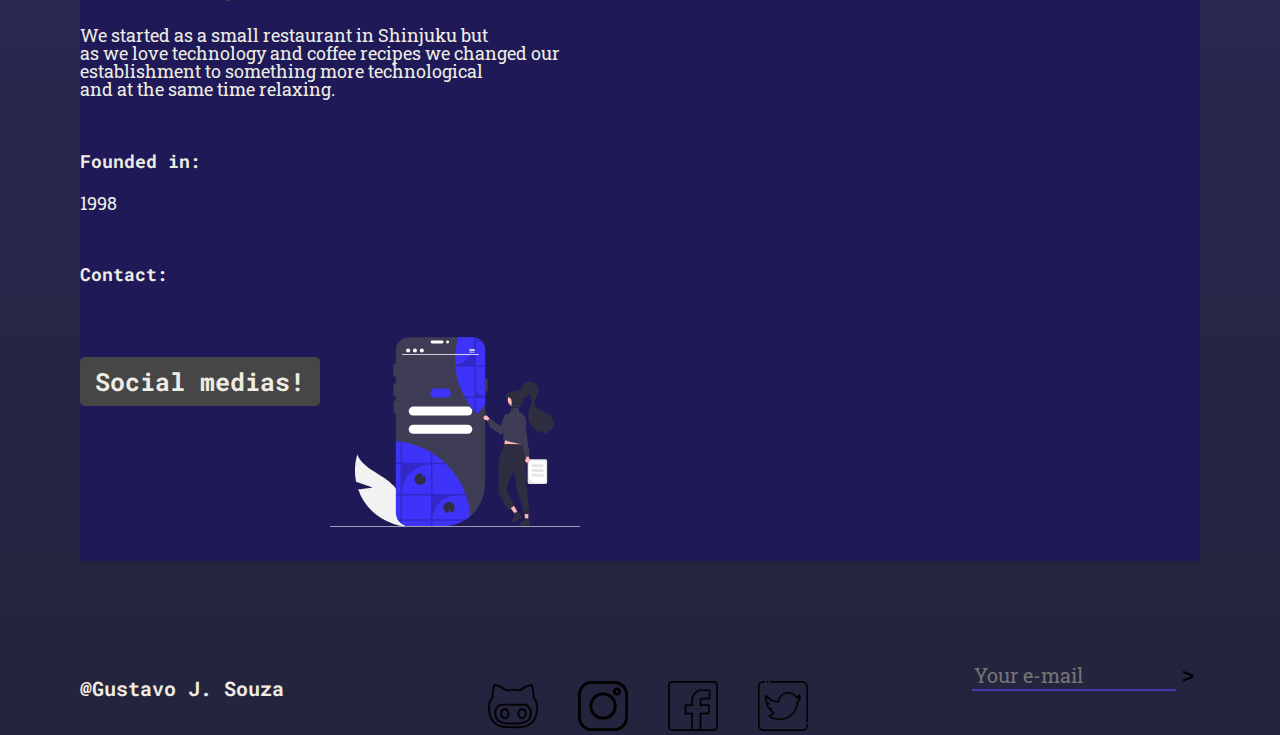
==== commit 01d46259: "HTML/SCSS Update" ====
--- a/coffee.html
+++ b/coffee.html
@@ -40,9 +40,7 @@
 <!-- MAIN -->
 <main class="container-main">
     <div class="main-flex">
-        <div class="main-title">
-        <h2>We have a lot<br>to offer!</h2>
-        </div>
+        <h2 class="main-title">We have a lot<br>to offer!</h2>
         <div class="main-info">
         <p><span>01/</span>Structure</p>
         </div>
@@ -77,41 +75,33 @@
     </section>
 
 
-<!-- MAIN 2 -->
-<div class="main-flex2" id="main2">
-    <div class="main-title2">
+    <!-- MAIN 2 -->
+    <div class="main-flex2">
         <h2>Gallery</h2>
+        <div class="main-info">
+            <p><span>02/</span>Images</p>
+        </div>
     </div>
-    <div class="main-info">
-        <p><span>02/</span>Images</p>
-    </div>
-</div>
-    <p class="main-text">Lorem ipsum dolor sit amet, consectetur adipisicing elit.<br>
-        Illo, omnis aut voluptas sint blanditiis reprehenderit,<br>
-        quod velit expedita ea cumque distinctio quae libero placeat,<br>
-        maiores alias commodi aperiam eligendi suscipit.</p>
-
     <div class="container-image">
         <div class="img-c">
             <img class="together" src="./SVG'S/together.svg" alt="Stars">
         </div>
-
+    
         <div class="img-text">
             <h3>Shinjuku<br><br>新宿区<sup>Tokyo</sup></h3>
             <h4 class="sobre">Short summary</h4>
             <p>We started as a small restaurant in Shinjuku but<br>
-                 as we love technology and coffee recipes we changed our<br>
-                  establishment to something more technological<br>
-                   and at the same time relaxing. </p>
+                as we love technology and coffee recipes we changed our<br>
+                establishment to something more technological<br>
+                and at the same time relaxing. </p>
             <h4>Founded in:</h4>
             <p>1998</p>
-
-            
             <h4>Contact:</h4>
+    
             <div class="contact">
-            <div><a href="#footer"><input class="button-h2" type="button" value="Social medias!"></div></a>
-            <div class="social-media"><img  src="./SVG'S/responsive.svg" alt="Social Medias" width=250px height="250px"></div>
-            
+                <div><a href="#footer"><input class="button-h2" type="button" value="Social medias!"></div></a>
+                <div class="social-media"><img src="./SVG'S/responsive.svg" alt="Social Medias" width=250px height="250px">
+                </div>
             </div>
         </div>
     </div>
@@ -121,20 +111,18 @@
     <div class="footer-text">
         <h2>@Gustavo J. Souza</h2>
     </div>
-
     <nav class="footer-nav">
-    <ul>
-        <li><a href="#"><img src="./SVG'S/reddit.png" alt="Reddit" width="50px" height="50px"></a></li>
-        <li><a href="#"><img src="./SVG'S/instagram.png" alt="Instagram" width="50px" height="50px"></a></li>
-        <li><a href="#"><img src="./SVG'S/facebook.png" alt="Facebook" width="50px" height="50px"></a></li>
-        <li><a href="#"><img src="./SVG'S/twitter.png" alt="Twitter" width="50px" height="50px"></a></li>
-    </ul>
+        <ul>
+            <li><a href="#"><img src="./SVG'S/reddit.png" alt="Reddit" width="50px" height="50px"></a></li>
+            <li><a href="#"><img src="./SVG'S/instagram.png" alt="Instagram" width="50px" height="50px"></a></li>
+            <li><a href="#"><img src="./SVG'S/facebook.png" alt="Facebook" width="50px" height="50px"></a></li>
+            <li><a href="#"><img src="./SVG'S/twitter.png" alt="Twitter" width="50px" height="50px"></a></li>
+        </ul>
     </nav>
-
     <section class="newsletter">
-    <form class="newsletter-form">
-        <input type="text" placeholder="Your e-mail"><button type="submit">></button>
-    </form>
-</section>
+        <form class="newsletter-form">
+            <input type="text" placeholder="Your e-mail"><button type="submit">></button>
+        </form>
+    </section>
 </footer>
 </html>--- a/CSS/cookie.css
+++ b/CSS/cookie.css
@@ -317,8 +317,8 @@
 }
 
 /* line 176, ../projects/CyberCoffee/SASS/cookie.scss */
-.container-main .main-title, .container-main .main-title2 {
-  font-size: 28px;
+.container-main h2 {
+  font-size: 48px;
   line-height: 1;
   font-weight: bold;
   font-family: "Roboto Mono", monospace;
@@ -447,7 +447,7 @@
 /* line 246, ../projects/CyberCoffee/SASS/cookie.scss */
 .card-list .card:hover {
   height: 528px;
-  transform: translateY(30px);
+  transform: translate3d(0, -30px, 0);
 }
 
 @media screen and (max-width: 636px) {
@@ -495,35 +495,7 @@
   }
 }
 
-/* line 285, ../projects/CyberCoffee/SASS/cookie.scss */
-.main-text3 {
-  padding-bottom: 25px;
-  font-size: 20px;
-  line-height: 1;
-  font-family: "Roboto Slab", serif;
-  color: #eeece3;
-  border-bottom: 2px solid #0f0c29;
-}
-
-@media screen and (max-width: 636px) {
-  /* line 285, ../projects/CyberCoffee/SASS/cookie.scss */
-  .main-text3 {
-    font-size: 14px;
-    line-height: 1;
-    font-family: "Roboto Slab", serif;
-    color: #eeece3;
-    padding-top: 30px;
-  }
-}
-
-@media screen and (max-width: 636px) {
-  /* line 285, ../projects/CyberCoffee/SASS/cookie.scss */
-  .main-text3 {
-    padding-top: 18px;
-  }
-}
-
-/* line 298, ../projects/CyberCoffee/SASS/cookie.scss */
+/* line 283, ../projects/CyberCoffee/SASS/cookie.scss */
 .container-image {
   margin-top: 15px;
   display: flex;
@@ -535,32 +507,32 @@
 }
 
 @media screen and (max-width: 1430px) {
-  /* line 298, ../projects/CyberCoffee/SASS/cookie.scss */
+  /* line 283, ../projects/CyberCoffee/SASS/cookie.scss */
   .container-image {
     flex-wrap: wrap;
   }
 }
 
 @media screen and (max-width: 636px) {
-  /* line 298, ../projects/CyberCoffee/SASS/cookie.scss */
+  /* line 283, ../projects/CyberCoffee/SASS/cookie.scss */
   .container-image {
     margin-top: 0px;
   }
 }
 
-/* line 313, ../projects/CyberCoffee/SASS/cookie.scss */
+/* line 298, ../projects/CyberCoffee/SASS/cookie.scss */
 .together {
   min-width: 300px;
   width: 100%;
   height: 100%;
 }
 
-/* line 319, ../projects/CyberCoffee/SASS/cookie.scss */
+/* line 304, ../projects/CyberCoffee/SASS/cookie.scss */
 .img-text {
   min-width: 200px;
 }
 
-/* line 321, ../projects/CyberCoffee/SASS/cookie.scss */
+/* line 306, ../projects/CyberCoffee/SASS/cookie.scss */
 .img-text h3 {
   display: flex;
   justify-content: space-between;
@@ -575,7 +547,7 @@
   color: #eeece3;
 }
 
-/* line 330, ../projects/CyberCoffee/SASS/cookie.scss */
+/* line 315, ../projects/CyberCoffee/SASS/cookie.scss */
 .img-text sup {
   font-size: 20px;
   line-height: 1;
@@ -583,7 +555,7 @@
   color: #eeece3;
 }
 
-/* line 333, ../projects/CyberCoffee/SASS/cookie.scss */
+/* line 318, ../projects/CyberCoffee/SASS/cookie.scss */
 .img-text .sobre {
   font-size: 20px;
   line-height: 1;
@@ -593,7 +565,7 @@
   color: #464646;
 }
 
-/* line 338, ../projects/CyberCoffee/SASS/cookie.scss */
+/* line 323, ../projects/CyberCoffee/SASS/cookie.scss */
 .img-text h4 {
   font-size: 18px;
   line-height: 1;
@@ -603,7 +575,7 @@
   padding-top: 30px;
 }
 
-/* line 342, ../projects/CyberCoffee/SASS/cookie.scss */
+/* line 327, ../projects/CyberCoffee/SASS/cookie.scss */
 .img-text p {
   font-size: 18px;
   line-height: 1;
@@ -611,7 +583,7 @@
   color: #eeece3;
 }
 
-/* line 347, ../projects/CyberCoffee/SASS/cookie.scss */
+/* line 332, ../projects/CyberCoffee/SASS/cookie.scss */
 .contact {
   display: flex;
   justify-content: space-between;
@@ -619,18 +591,18 @@
 }
 
 @media screen and (max-width: 636px) {
-  /* line 347, ../projects/CyberCoffee/SASS/cookie.scss */
+  /* line 332, ../projects/CyberCoffee/SASS/cookie.scss */
   .contact {
     display: block;
   }
 }
 
-/* line 354, ../projects/CyberCoffee/SASS/cookie.scss */
+/* line 339, ../projects/CyberCoffee/SASS/cookie.scss */
 .contact img {
   align-self: flex-end;
 }
 
-/* line 357, ../projects/CyberCoffee/SASS/cookie.scss */
+/* line 342, ../projects/CyberCoffee/SASS/cookie.scss */
 .contact input {
   padding: 10px;
   margin-top: 50px;
@@ -647,14 +619,14 @@
   transition: 0.80s;
 }
 
-/* line 367, ../projects/CyberCoffee/SASS/cookie.scss */
+/* line 352, ../projects/CyberCoffee/SASS/cookie.scss */
 .contact input:hover {
   border: 2px solid #443ab4;
   color: #131313;
   background: #443ab4;
 }
 
-/* line 379, ../projects/CyberCoffee/SASS/cookie.scss */
+/* line 362, ../projects/CyberCoffee/SASS/cookie.scss */
 .container-footer {
   background-color: #24243e;
   display: flex;
@@ -664,14 +636,14 @@
 }
 
 @media screen and (max-width: 636px) {
-  /* line 379, ../projects/CyberCoffee/SASS/cookie.scss */
+  /* line 362, ../projects/CyberCoffee/SASS/cookie.scss */
   .container-footer {
     display: block;
     justify-content: flex-start;
   }
 }
 
-/* line 390, ../projects/CyberCoffee/SASS/cookie.scss */
+/* line 373, ../projects/CyberCoffee/SASS/cookie.scss */
 .container-footer h2 {
   font-size: 20px;
   line-height: 1;
@@ -680,31 +652,31 @@
   color: #eeece3;
 }
 
-/* line 393, ../projects/CyberCoffee/SASS/cookie.scss */
+/* line 376, ../projects/CyberCoffee/SASS/cookie.scss */
 .container-footer ul {
   display: flex;
 }
 
 @media screen and (max-width: 636px) {
-  /* line 393, ../projects/CyberCoffee/SASS/cookie.scss */
+  /* line 376, ../projects/CyberCoffee/SASS/cookie.scss */
   .container-footer ul {
     display: block;
   }
 }
 
-/* line 399, ../projects/CyberCoffee/SASS/cookie.scss */
+/* line 382, ../projects/CyberCoffee/SASS/cookie.scss */
 .container-footer li {
   padding-top: 20px;
   padding-left: 40px;
 }
 
-/* line 402, ../projects/CyberCoffee/SASS/cookie.scss */
+/* line 385, ../projects/CyberCoffee/SASS/cookie.scss */
 .container-footer li img {
   min-width: 10px;
   min-height: 10px;
 }
 
-/* line 410, ../projects/CyberCoffee/SASS/cookie.scss */
+/* line 393, ../projects/CyberCoffee/SASS/cookie.scss */
 .newsletter input {
   width: 200px;
   min-width: 100px;
@@ -715,13 +687,13 @@
 }
 
 @media screen and (max-width: 636px) {
-  /* line 410, ../projects/CyberCoffee/SASS/cookie.scss */
+  /* line 393, ../projects/CyberCoffee/SASS/cookie.scss */
   .newsletter input {
     padding-top: 40px;
   }
 }
 
-/* line 421, ../projects/CyberCoffee/SASS/cookie.scss */
+/* line 404, ../projects/CyberCoffee/SASS/cookie.scss */
 .newsletter input {
   font-size: 20px;
   line-height: 1;
@@ -729,7 +701,7 @@
   color: #eeece3;
 }
 
-/* line 424, ../projects/CyberCoffee/SASS/cookie.scss */
+/* line 407, ../projects/CyberCoffee/SASS/cookie.scss */
 .newsletter button {
   cursor: pointer;
   border: none;
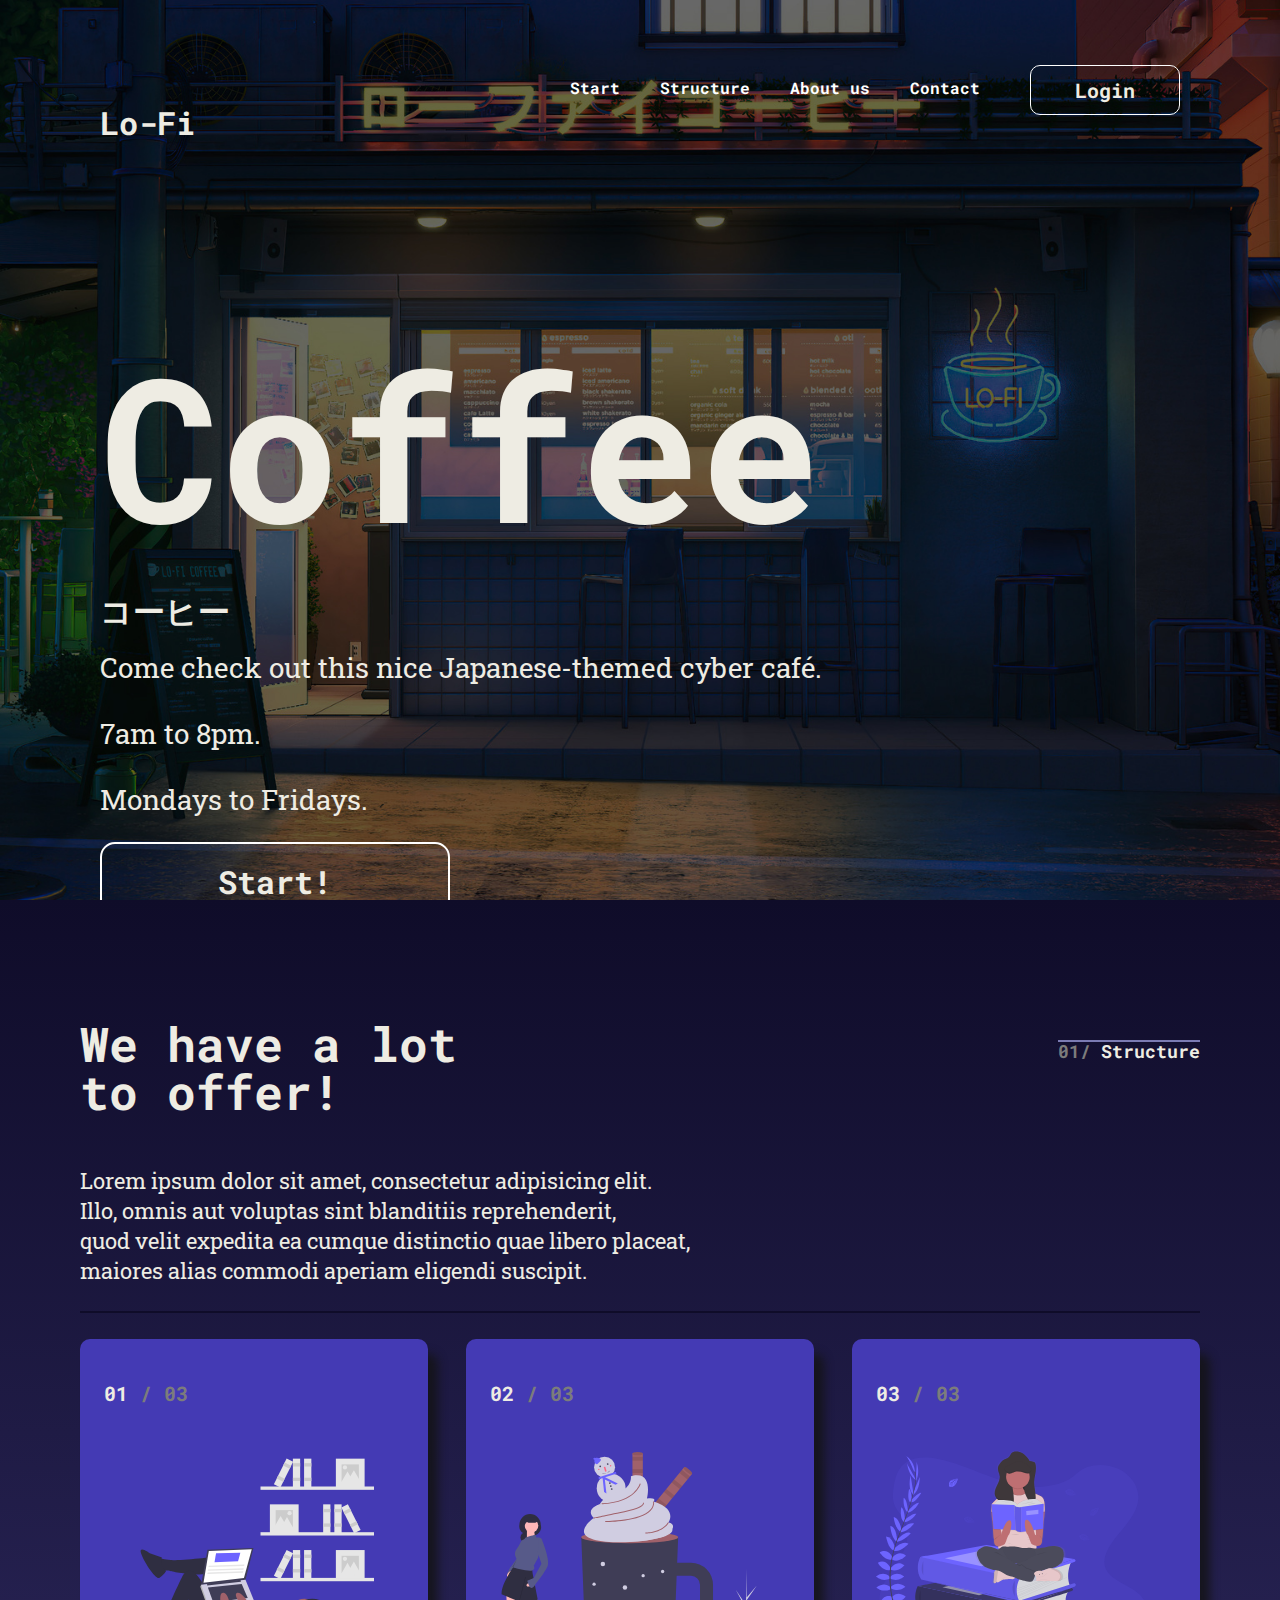
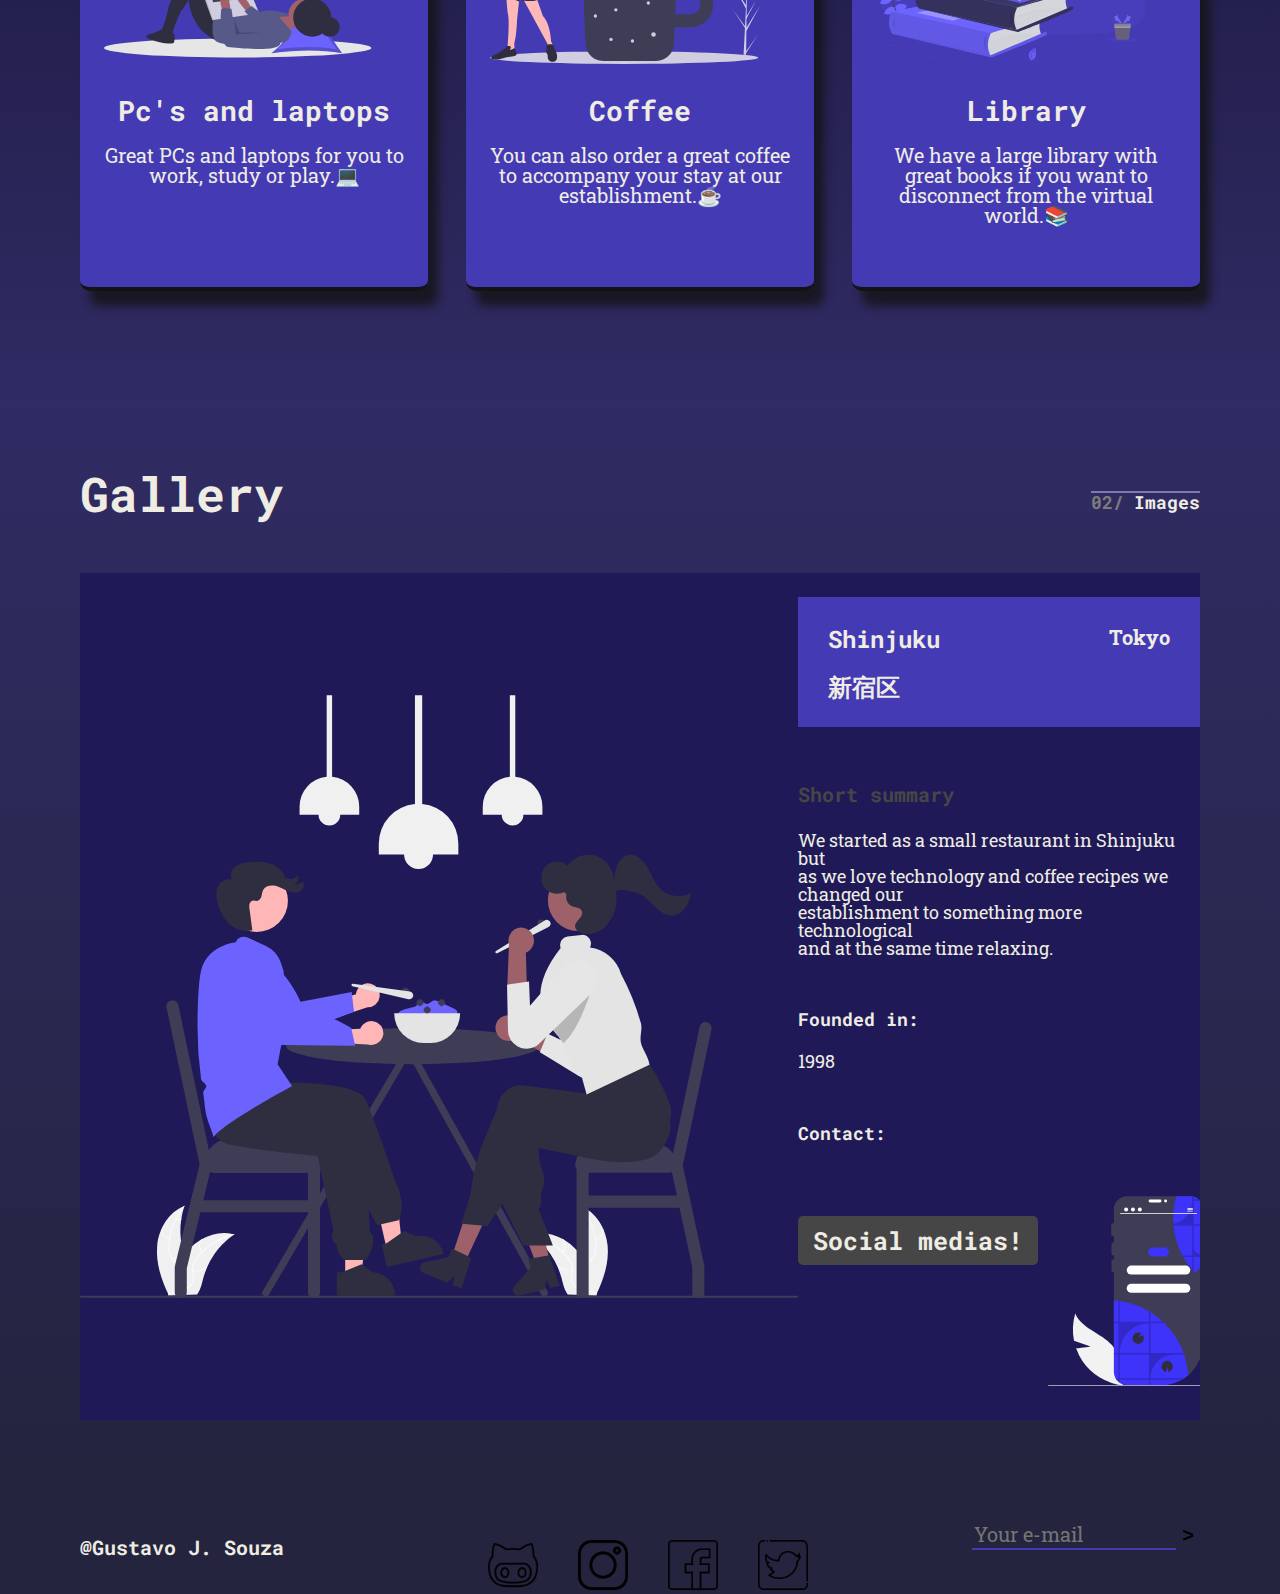
==== commit ed092aaa: "Responsive-Update" ====
--- a/coffee.html
+++ b/coffee.html
@@ -29,8 +29,8 @@
 
         <div class="img-texts">
             <h1>Coffee<h2>コーヒー</h2></h1>
-            <p>Come check out this nice Japanese-themed cyber café.</p><br>
-            <p>7am to 8pm.</p><br>
+            <p>Come check out this nice Japanese-themed cyber café.</p><br class="active">
+            <p>7am to 8pm.</p><br class="active">
             <p>Mondays to Fridays.</p>
             <a href="#main"><input class="button-h2" type="button" value="Start!"></a>
         </div>
--- a/CSS/cookie.css
+++ b/CSS/cookie.css
@@ -30,7 +30,7 @@
   overflow-y: hidden !important;
 }
 
-@media screen and (max-width: 1430px) {
+@media screen and (max-width: 1000px) {
   /* line 20, ../projects/CyberCoffee/SASS/cookie.scss */
   .header-img {
     height: auto;
@@ -74,10 +74,10 @@
   color: #eeece3;
 }
 
-@media screen and (max-width: 1430px) {
+@media screen and (max-width: 1000px) {
   /* line 44, ../projects/CyberCoffee/SASS/cookie.scss */
   .container-header .header-nav .header-list ul {
-    padding-top: 50px;
+    display: block;
   }
 }
 
@@ -95,31 +95,25 @@
   padding-left: 40px;
 }
 
-@media screen and (max-width: 636px) {
+@media screen and (max-width: 1000px) {
   /* line 56, ../projects/CyberCoffee/SASS/cookie.scss */
   .container-header .header-nav .header-list li {
-    padding-left: 5px;
-    font-size: 14px;
-    line-height: 1;
-    font-weight: bold;
-    font-family: "Roboto Mono", monospace;
-    color: #eeece3;
-    transition: 0.8s;
-  }
-}
-
-/* line 65, ../projects/CyberCoffee/SASS/cookie.scss */
+    padding-top: 18px;
+  }
+}
+
+/* line 71, ../projects/CyberCoffee/SASS/cookie.scss */
 .container-header .header-nav .header-list a {
   color: white;
   transition: 0.8s;
 }
 
-/* line 68, ../projects/CyberCoffee/SASS/cookie.scss */
+/* line 74, ../projects/CyberCoffee/SASS/cookie.scss */
 .container-header .header-nav .header-list a:hover {
   color: #5a4cec;
 }
 
-/* line 73, ../projects/CyberCoffee/SASS/cookie.scss */
+/* line 79, ../projects/CyberCoffee/SASS/cookie.scss */
 .container-header .header-nav .header-list input {
   font-size: 20px;
   line-height: 1;
@@ -138,8 +132,16 @@
   transition: 0.90s;
 }
 
-@media screen and (max-width: 636px) {
-  /* line 73, ../projects/CyberCoffee/SASS/cookie.scss */
+@media screen and (max-width: 1000px) {
+  /* line 79, ../projects/CyberCoffee/SASS/cookie.scss */
+  .container-header .header-nav .header-list input {
+    margin-top: 40px;
+    margin-left: 10px;
+  }
+}
+
+@media screen and (max-width: 636px) {
+  /* line 79, ../projects/CyberCoffee/SASS/cookie.scss */
   .container-header .header-nav .header-list input {
     font-size: 10px;
     line-height: 1;
@@ -151,35 +153,28 @@
   }
 }
 
-/* line 90, ../projects/CyberCoffee/SASS/cookie.scss */
+/* line 100, ../projects/CyberCoffee/SASS/cookie.scss */
 .container-header .header-nav .header-list input:hover {
   border: 2px solid #443ab4;
   color: white;
   background: #443ab4;
 }
 
-/* line 98, ../projects/CyberCoffee/SASS/cookie.scss */
+/* line 108, ../projects/CyberCoffee/SASS/cookie.scss */
 .container-header .img-texts {
   display: block;
   align-items: flex-start;
   margin-top: 180px;
 }
 
-@media screen and (max-width: 1430px) {
-  /* line 98, ../projects/CyberCoffee/SASS/cookie.scss */
-  .container-header .img-texts {
-    padding-top: 100px;
-  }
-}
-
-@media screen and (max-width: 636px) {
-  /* line 98, ../projects/CyberCoffee/SASS/cookie.scss */
+@media screen and (max-width: 636px) {
+  /* line 108, ../projects/CyberCoffee/SASS/cookie.scss */
   .container-header .img-texts {
     padding-top: 10px;
   }
 }
 
-/* line 108, ../projects/CyberCoffee/SASS/cookie.scss */
+/* line 115, ../projects/CyberCoffee/SASS/cookie.scss */
 .container-header .img-texts h1 {
   font-size: 200px;
   line-height: 1;
@@ -188,19 +183,15 @@
   color: #eeece3;
 }
 
-@media screen and (max-width: 1430px) {
-  /* line 108, ../projects/CyberCoffee/SASS/cookie.scss */
+@media screen and (max-width: 1000px) {
+  /* line 115, ../projects/CyberCoffee/SASS/cookie.scss */
   .container-header .img-texts h1 {
-    font-size: 120px;
-    line-height: 1;
-    font-weight: bold;
-    font-family: "Roboto Mono", monospace;
-    color: #eeece3;
-  }
-}
-
-@media screen and (max-width: 636px) {
-  /* line 108, ../projects/CyberCoffee/SASS/cookie.scss */
+    font-size: 60px;
+  }
+}
+
+@media screen and (max-width: 636px) {
+  /* line 115, ../projects/CyberCoffee/SASS/cookie.scss */
   .container-header .img-texts h1 {
     font-size: 40px;
     line-height: 1;
@@ -210,7 +201,7 @@
   }
 }
 
-/* line 117, ../projects/CyberCoffee/SASS/cookie.scss */
+/* line 124, ../projects/CyberCoffee/SASS/cookie.scss */
 .container-header .img-texts h2 {
   margin-top: 50px;
   font-size: 32px;
@@ -220,8 +211,15 @@
   color: #eeece3;
 }
 
-@media screen and (max-width: 636px) {
-  /* line 117, ../projects/CyberCoffee/SASS/cookie.scss */
+@media screen and (max-width: 1000px) {
+  /* line 124, ../projects/CyberCoffee/SASS/cookie.scss */
+  .container-header .img-texts h2 {
+    margin-top: 40px;
+  }
+}
+
+@media screen and (max-width: 636px) {
+  /* line 124, ../projects/CyberCoffee/SASS/cookie.scss */
   .container-header .img-texts h2 {
     font-size: 12px;
     line-height: 1;
@@ -231,7 +229,7 @@
   }
 }
 
-/* line 124, ../projects/CyberCoffee/SASS/cookie.scss */
+/* line 134, ../projects/CyberCoffee/SASS/cookie.scss */
 .container-header .img-texts p {
   margin-top: 20px;
   font-size: 28px;
@@ -240,8 +238,19 @@
   color: #eeece3;
 }
 
-@media screen and (max-width: 636px) {
-  /* line 124, ../projects/CyberCoffee/SASS/cookie.scss */
+@media screen and (max-width: 1000px) {
+  /* line 134, ../projects/CyberCoffee/SASS/cookie.scss */
+  .container-header .img-texts p {
+    font-size: 20px;
+  }
+  /* line 139, ../projects/CyberCoffee/SASS/cookie.scss */
+  .container-header .img-texts p .br-active {
+    display: none;
+  }
+}
+
+@media screen and (max-width: 636px) {
+  /* line 134, ../projects/CyberCoffee/SASS/cookie.scss */
   .container-header .img-texts p {
     font-size: 14px;
     line-height: 1;
@@ -252,7 +261,7 @@
   }
 }
 
-/* line 134, ../projects/CyberCoffee/SASS/cookie.scss */
+/* line 151, ../projects/CyberCoffee/SASS/cookie.scss */
 .container-header .img-texts input {
   font-size: 32px;
   line-height: 1;
@@ -269,8 +278,17 @@
   transition: 0.90s;
 }
 
-@media screen and (max-width: 636px) {
-  /* line 134, ../projects/CyberCoffee/SASS/cookie.scss */
+@media screen and (max-width: 1000px) {
+  /* line 151, ../projects/CyberCoffee/SASS/cookie.scss */
+  .container-header .img-texts input {
+    width: 200px;
+    height: 60px;
+    font-size: 24px;
+  }
+}
+
+@media screen and (max-width: 636px) {
+  /* line 151, ../projects/CyberCoffee/SASS/cookie.scss */
   .container-header .img-texts input {
     font-size: 10px;
     line-height: 1;
@@ -282,14 +300,14 @@
   }
 }
 
-/* line 149, ../projects/CyberCoffee/SASS/cookie.scss */
+/* line 171, ../projects/CyberCoffee/SASS/cookie.scss */
 .container-header .img-texts input:hover {
   border: 2px solid #443ab4;
   color: white;
   background: #443ab4;
 }
 
-/* line 162, ../projects/CyberCoffee/SASS/cookie.scss */
+/* line 184, ../projects/CyberCoffee/SASS/cookie.scss */
 .container-main {
   padding: 80px;
   background-image: linear-gradient(#0f0c29, #302b63, #24243e);
@@ -297,26 +315,26 @@
 }
 
 @media screen and (max-width: 636px) {
-  /* line 162, ../projects/CyberCoffee/SASS/cookie.scss */
+  /* line 184, ../projects/CyberCoffee/SASS/cookie.scss */
   .container-main {
     padding: 5px;
   }
 }
 
-/* line 169, ../projects/CyberCoffee/SASS/cookie.scss */
+/* line 191, ../projects/CyberCoffee/SASS/cookie.scss */
 .container-main .main-flex {
   display: flex;
   justify-content: space-between;
 }
 
 @media screen and (max-width: 636px) {
-  /* line 169, ../projects/CyberCoffee/SASS/cookie.scss */
+  /* line 191, ../projects/CyberCoffee/SASS/cookie.scss */
   .container-main .main-flex {
     display: block;
   }
 }
 
-/* line 176, ../projects/CyberCoffee/SASS/cookie.scss */
+/* line 198, ../projects/CyberCoffee/SASS/cookie.scss */
 .container-main h2 {
   font-size: 48px;
   line-height: 1;
@@ -325,7 +343,7 @@
   color: #eeece3;
 }
 
-/* line 179, ../projects/CyberCoffee/SASS/cookie.scss */
+/* line 201, ../projects/CyberCoffee/SASS/cookie.scss */
 .container-main .main-info {
   font-size: 18px;
   line-height: 1;
@@ -336,13 +354,13 @@
   border-top: 2px solid #7b7bb3;
 }
 
-/* line 183, ../projects/CyberCoffee/SASS/cookie.scss */
+/* line 205, ../projects/CyberCoffee/SASS/cookie.scss */
 .container-main .main-info span {
   color: #7c7c7c;
   margin-right: 10px;
 }
 
-/* line 188, ../projects/CyberCoffee/SASS/cookie.scss */
+/* line 210, ../projects/CyberCoffee/SASS/cookie.scss */
 .container-main .main-text {
   font-size: 22px;
   line-height: 1;
@@ -354,7 +372,7 @@
 }
 
 @media screen and (max-width: 636px) {
-  /* line 188, ../projects/CyberCoffee/SASS/cookie.scss */
+  /* line 210, ../projects/CyberCoffee/SASS/cookie.scss */
   .container-main .main-text {
     font-size: 14px;
     line-height: 1;
@@ -364,14 +382,14 @@
   }
 }
 
-/* line 201, ../projects/CyberCoffee/SASS/cookie.scss */
+/* line 223, ../projects/CyberCoffee/SASS/cookie.scss */
 .card-list {
   display: flex;
   justify-content: space-between;
   flex-wrap: wrap;
 }
 
-/* line 205, ../projects/CyberCoffee/SASS/cookie.scss */
+/* line 227, ../projects/CyberCoffee/SASS/cookie.scss */
 .card-list .card {
   margin-top: 26px;
   flex-direction: column;
@@ -389,14 +407,14 @@
 }
 
 @media screen and (max-width: 636px) {
-  /* line 205, ../projects/CyberCoffee/SASS/cookie.scss */
+  /* line 227, ../projects/CyberCoffee/SASS/cookie.scss */
   .card-list .card {
     height: auto;
     width: 240px;
   }
 }
 
-/* line 223, ../projects/CyberCoffee/SASS/cookie.scss */
+/* line 245, ../projects/CyberCoffee/SASS/cookie.scss */
 .card-list .card h3 {
   font-size: 20px;
   line-height: 1;
@@ -405,12 +423,12 @@
   color: #eeece3;
 }
 
-/* line 226, ../projects/CyberCoffee/SASS/cookie.scss */
+/* line 248, ../projects/CyberCoffee/SASS/cookie.scss */
 .card-list .card span {
   color: #7c7c7c;
 }
 
-/* line 229, ../projects/CyberCoffee/SASS/cookie.scss */
+/* line 251, ../projects/CyberCoffee/SASS/cookie.scss */
 .card-list .card h1 {
   font-size: 28px;
   line-height: 1;
@@ -421,13 +439,13 @@
 }
 
 @media screen and (max-width: 636px) {
-  /* line 229, ../projects/CyberCoffee/SASS/cookie.scss */
+  /* line 251, ../projects/CyberCoffee/SASS/cookie.scss */
   .card-list .card h1 {
     text-align: left;
   }
 }
 
-/* line 236, ../projects/CyberCoffee/SASS/cookie.scss */
+/* line 258, ../projects/CyberCoffee/SASS/cookie.scss */
 .card-list .card p {
   font-size: 20px;
   line-height: 1;
@@ -438,27 +456,27 @@
 }
 
 @media screen and (max-width: 636px) {
-  /* line 236, ../projects/CyberCoffee/SASS/cookie.scss */
+  /* line 258, ../projects/CyberCoffee/SASS/cookie.scss */
   .card-list .card p {
     text-align: left;
   }
 }
 
-/* line 246, ../projects/CyberCoffee/SASS/cookie.scss */
+/* line 268, ../projects/CyberCoffee/SASS/cookie.scss */
 .card-list .card:hover {
   height: 528px;
   transform: translate3d(0, -30px, 0);
 }
 
 @media screen and (max-width: 636px) {
-  /* line 246, ../projects/CyberCoffee/SASS/cookie.scss */
+  /* line 268, ../projects/CyberCoffee/SASS/cookie.scss */
   .card-list .card:hover {
     transform: none;
     height: auto;
   }
 }
 
-/* line 255, ../projects/CyberCoffee/SASS/cookie.scss */
+/* line 277, ../projects/CyberCoffee/SASS/cookie.scss */
 .card-list .card img:hover {
   transition: 0.2s;
   width: 300px;
@@ -466,7 +484,7 @@
 }
 
 @media screen and (max-width: 636px) {
-  /* line 255, ../projects/CyberCoffee/SASS/cookie.scss */
+  /* line 277, ../projects/CyberCoffee/SASS/cookie.scss */
   .card-list .card img:hover {
     width: 150px;
     height: 150px;
@@ -474,14 +492,14 @@
 }
 
 @media screen and (max-width: 636px) {
-  /* line 264, ../projects/CyberCoffee/SASS/cookie.scss */
+  /* line 286, ../projects/CyberCoffee/SASS/cookie.scss */
   .card-list .card img {
     width: 150px;
     height: 150px;
   }
 }
 
-/* line 275, ../projects/CyberCoffee/SASS/cookie.scss */
+/* line 297, ../projects/CyberCoffee/SASS/cookie.scss */
 .main-flex2 {
   padding-top: 140px;
   display: flex;
@@ -489,13 +507,13 @@
 }
 
 @media screen and (max-width: 636px) {
-  /* line 275, ../projects/CyberCoffee/SASS/cookie.scss */
+  /* line 297, ../projects/CyberCoffee/SASS/cookie.scss */
   .main-flex2 {
     display: block;
   }
 }
 
-/* line 283, ../projects/CyberCoffee/SASS/cookie.scss */
+/* line 305, ../projects/CyberCoffee/SASS/cookie.scss */
 .container-image {
   margin-top: 15px;
   display: flex;
@@ -506,33 +524,26 @@
   overflow-y: hidden !important;
 }
 
-@media screen and (max-width: 1430px) {
-  /* line 283, ../projects/CyberCoffee/SASS/cookie.scss */
-  .container-image {
-    flex-wrap: wrap;
-  }
-}
-
-@media screen and (max-width: 636px) {
-  /* line 283, ../projects/CyberCoffee/SASS/cookie.scss */
+@media screen and (max-width: 636px) {
+  /* line 305, ../projects/CyberCoffee/SASS/cookie.scss */
   .container-image {
     margin-top: 0px;
   }
 }
 
-/* line 298, ../projects/CyberCoffee/SASS/cookie.scss */
+/* line 320, ../projects/CyberCoffee/SASS/cookie.scss */
 .together {
   min-width: 300px;
   width: 100%;
   height: 100%;
 }
 
-/* line 304, ../projects/CyberCoffee/SASS/cookie.scss */
+/* line 326, ../projects/CyberCoffee/SASS/cookie.scss */
 .img-text {
   min-width: 200px;
 }
 
-/* line 306, ../projects/CyberCoffee/SASS/cookie.scss */
+/* line 328, ../projects/CyberCoffee/SASS/cookie.scss */
 .img-text h3 {
   display: flex;
   justify-content: space-between;
@@ -547,7 +558,7 @@
   color: #eeece3;
 }
 
-/* line 315, ../projects/CyberCoffee/SASS/cookie.scss */
+/* line 337, ../projects/CyberCoffee/SASS/cookie.scss */
 .img-text sup {
   font-size: 20px;
   line-height: 1;
@@ -555,7 +566,7 @@
   color: #eeece3;
 }
 
-/* line 318, ../projects/CyberCoffee/SASS/cookie.scss */
+/* line 340, ../projects/CyberCoffee/SASS/cookie.scss */
 .img-text .sobre {
   font-size: 20px;
   line-height: 1;
@@ -565,7 +576,7 @@
   color: #464646;
 }
 
-/* line 323, ../projects/CyberCoffee/SASS/cookie.scss */
+/* line 345, ../projects/CyberCoffee/SASS/cookie.scss */
 .img-text h4 {
   font-size: 18px;
   line-height: 1;
@@ -575,7 +586,7 @@
   padding-top: 30px;
 }
 
-/* line 327, ../projects/CyberCoffee/SASS/cookie.scss */
+/* line 349, ../projects/CyberCoffee/SASS/cookie.scss */
 .img-text p {
   font-size: 18px;
   line-height: 1;
@@ -583,7 +594,7 @@
   color: #eeece3;
 }
 
-/* line 332, ../projects/CyberCoffee/SASS/cookie.scss */
+/* line 354, ../projects/CyberCoffee/SASS/cookie.scss */
 .contact {
   display: flex;
   justify-content: space-between;
@@ -591,18 +602,18 @@
 }
 
 @media screen and (max-width: 636px) {
-  /* line 332, ../projects/CyberCoffee/SASS/cookie.scss */
+  /* line 354, ../projects/CyberCoffee/SASS/cookie.scss */
   .contact {
     display: block;
   }
 }
 
-/* line 339, ../projects/CyberCoffee/SASS/cookie.scss */
+/* line 361, ../projects/CyberCoffee/SASS/cookie.scss */
 .contact img {
   align-self: flex-end;
 }
 
-/* line 342, ../projects/CyberCoffee/SASS/cookie.scss */
+/* line 364, ../projects/CyberCoffee/SASS/cookie.scss */
 .contact input {
   padding: 10px;
   margin-top: 50px;
@@ -619,14 +630,14 @@
   transition: 0.80s;
 }
 
-/* line 352, ../projects/CyberCoffee/SASS/cookie.scss */
+/* line 374, ../projects/CyberCoffee/SASS/cookie.scss */
 .contact input:hover {
   border: 2px solid #443ab4;
   color: #131313;
   background: #443ab4;
 }
 
-/* line 362, ../projects/CyberCoffee/SASS/cookie.scss */
+/* line 384, ../projects/CyberCoffee/SASS/cookie.scss */
 .container-footer {
   background-color: #24243e;
   display: flex;
@@ -636,14 +647,14 @@
 }
 
 @media screen and (max-width: 636px) {
-  /* line 362, ../projects/CyberCoffee/SASS/cookie.scss */
+  /* line 384, ../projects/CyberCoffee/SASS/cookie.scss */
   .container-footer {
     display: block;
     justify-content: flex-start;
   }
 }
 
-/* line 373, ../projects/CyberCoffee/SASS/cookie.scss */
+/* line 395, ../projects/CyberCoffee/SASS/cookie.scss */
 .container-footer h2 {
   font-size: 20px;
   line-height: 1;
@@ -652,31 +663,31 @@
   color: #eeece3;
 }
 
-/* line 376, ../projects/CyberCoffee/SASS/cookie.scss */
+/* line 398, ../projects/CyberCoffee/SASS/cookie.scss */
 .container-footer ul {
   display: flex;
 }
 
 @media screen and (max-width: 636px) {
-  /* line 376, ../projects/CyberCoffee/SASS/cookie.scss */
+  /* line 398, ../projects/CyberCoffee/SASS/cookie.scss */
   .container-footer ul {
     display: block;
   }
 }
 
-/* line 382, ../projects/CyberCoffee/SASS/cookie.scss */
+/* line 404, ../projects/CyberCoffee/SASS/cookie.scss */
 .container-footer li {
   padding-top: 20px;
   padding-left: 40px;
 }
 
-/* line 385, ../projects/CyberCoffee/SASS/cookie.scss */
+/* line 407, ../projects/CyberCoffee/SASS/cookie.scss */
 .container-footer li img {
   min-width: 10px;
   min-height: 10px;
 }
 
-/* line 393, ../projects/CyberCoffee/SASS/cookie.scss */
+/* line 415, ../projects/CyberCoffee/SASS/cookie.scss */
 .newsletter input {
   width: 200px;
   min-width: 100px;
@@ -687,13 +698,13 @@
 }
 
 @media screen and (max-width: 636px) {
-  /* line 393, ../projects/CyberCoffee/SASS/cookie.scss */
+  /* line 415, ../projects/CyberCoffee/SASS/cookie.scss */
   .newsletter input {
     padding-top: 40px;
   }
 }
 
-/* line 404, ../projects/CyberCoffee/SASS/cookie.scss */
+/* line 426, ../projects/CyberCoffee/SASS/cookie.scss */
 .newsletter input {
   font-size: 20px;
   line-height: 1;
@@ -701,7 +712,7 @@
   color: #eeece3;
 }
 
-/* line 407, ../projects/CyberCoffee/SASS/cookie.scss */
+/* line 429, ../projects/CyberCoffee/SASS/cookie.scss */
 .newsletter button {
   cursor: pointer;
   border: none;
